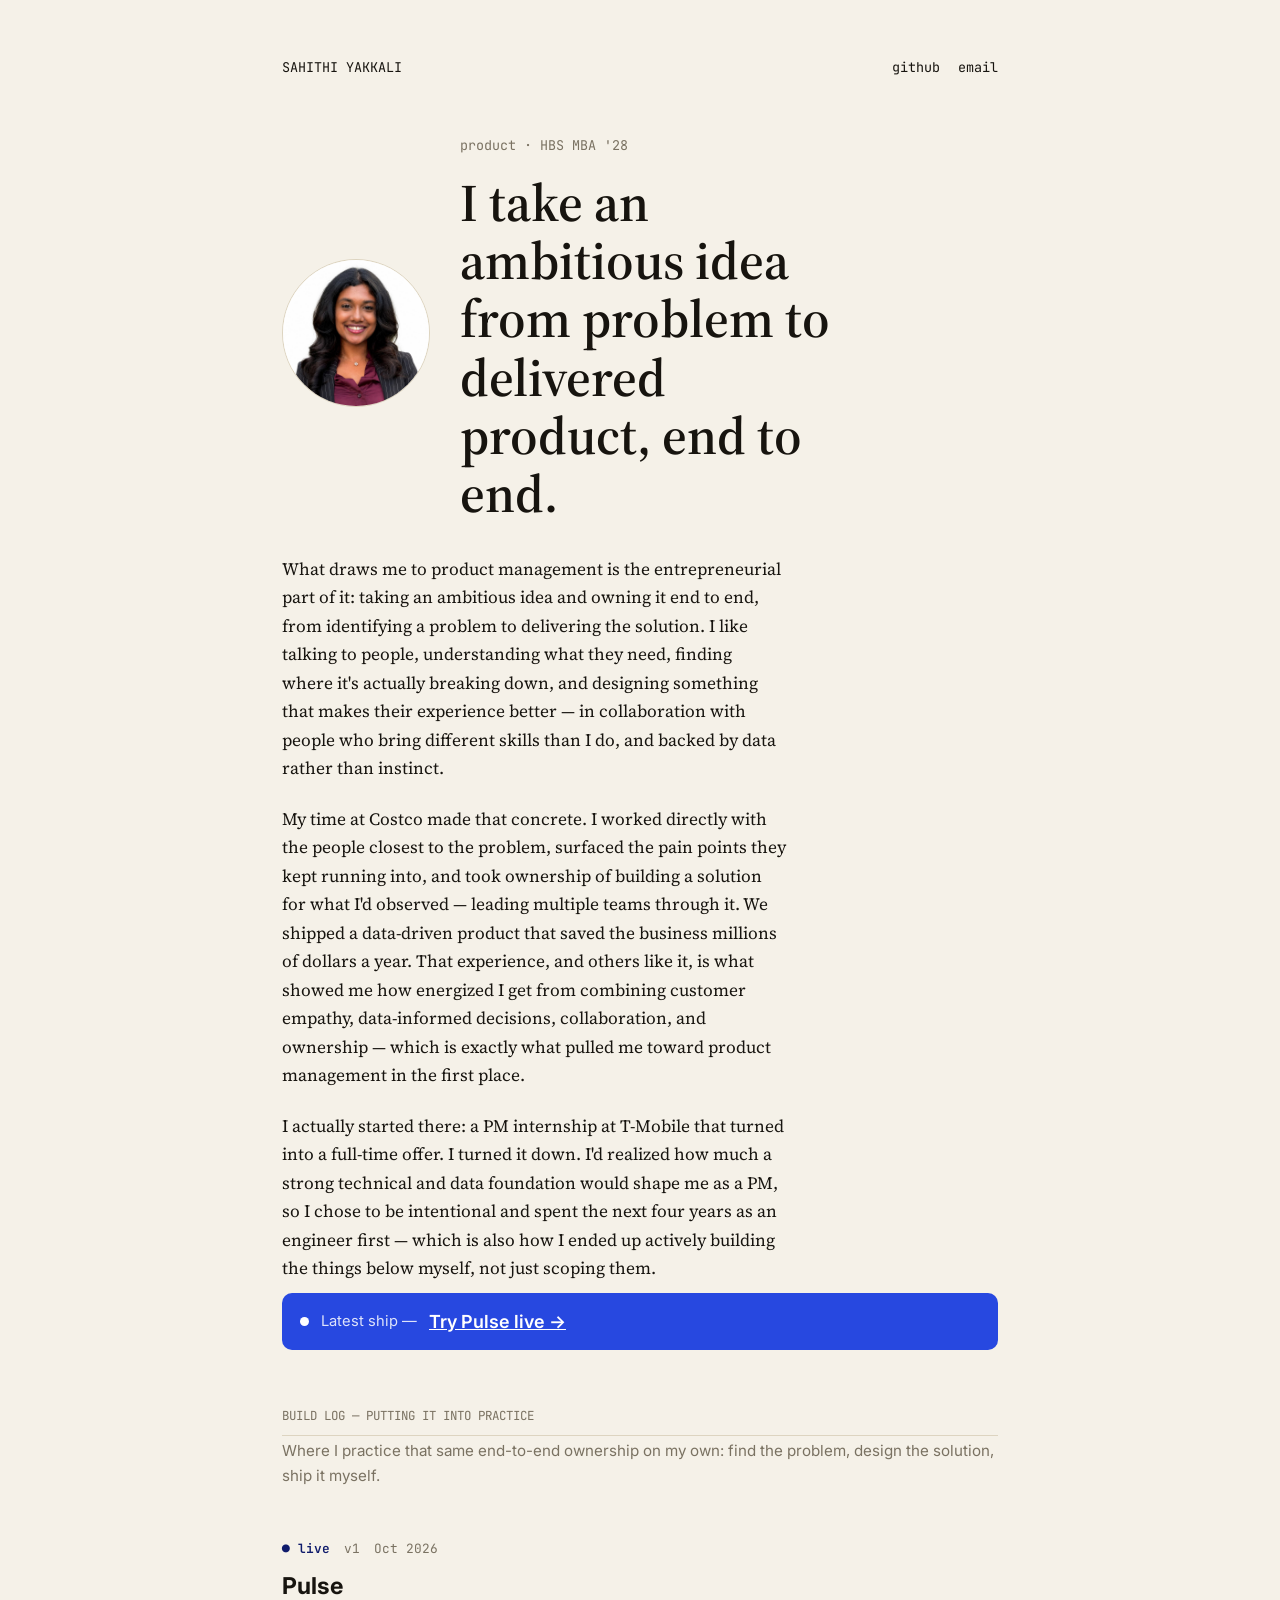
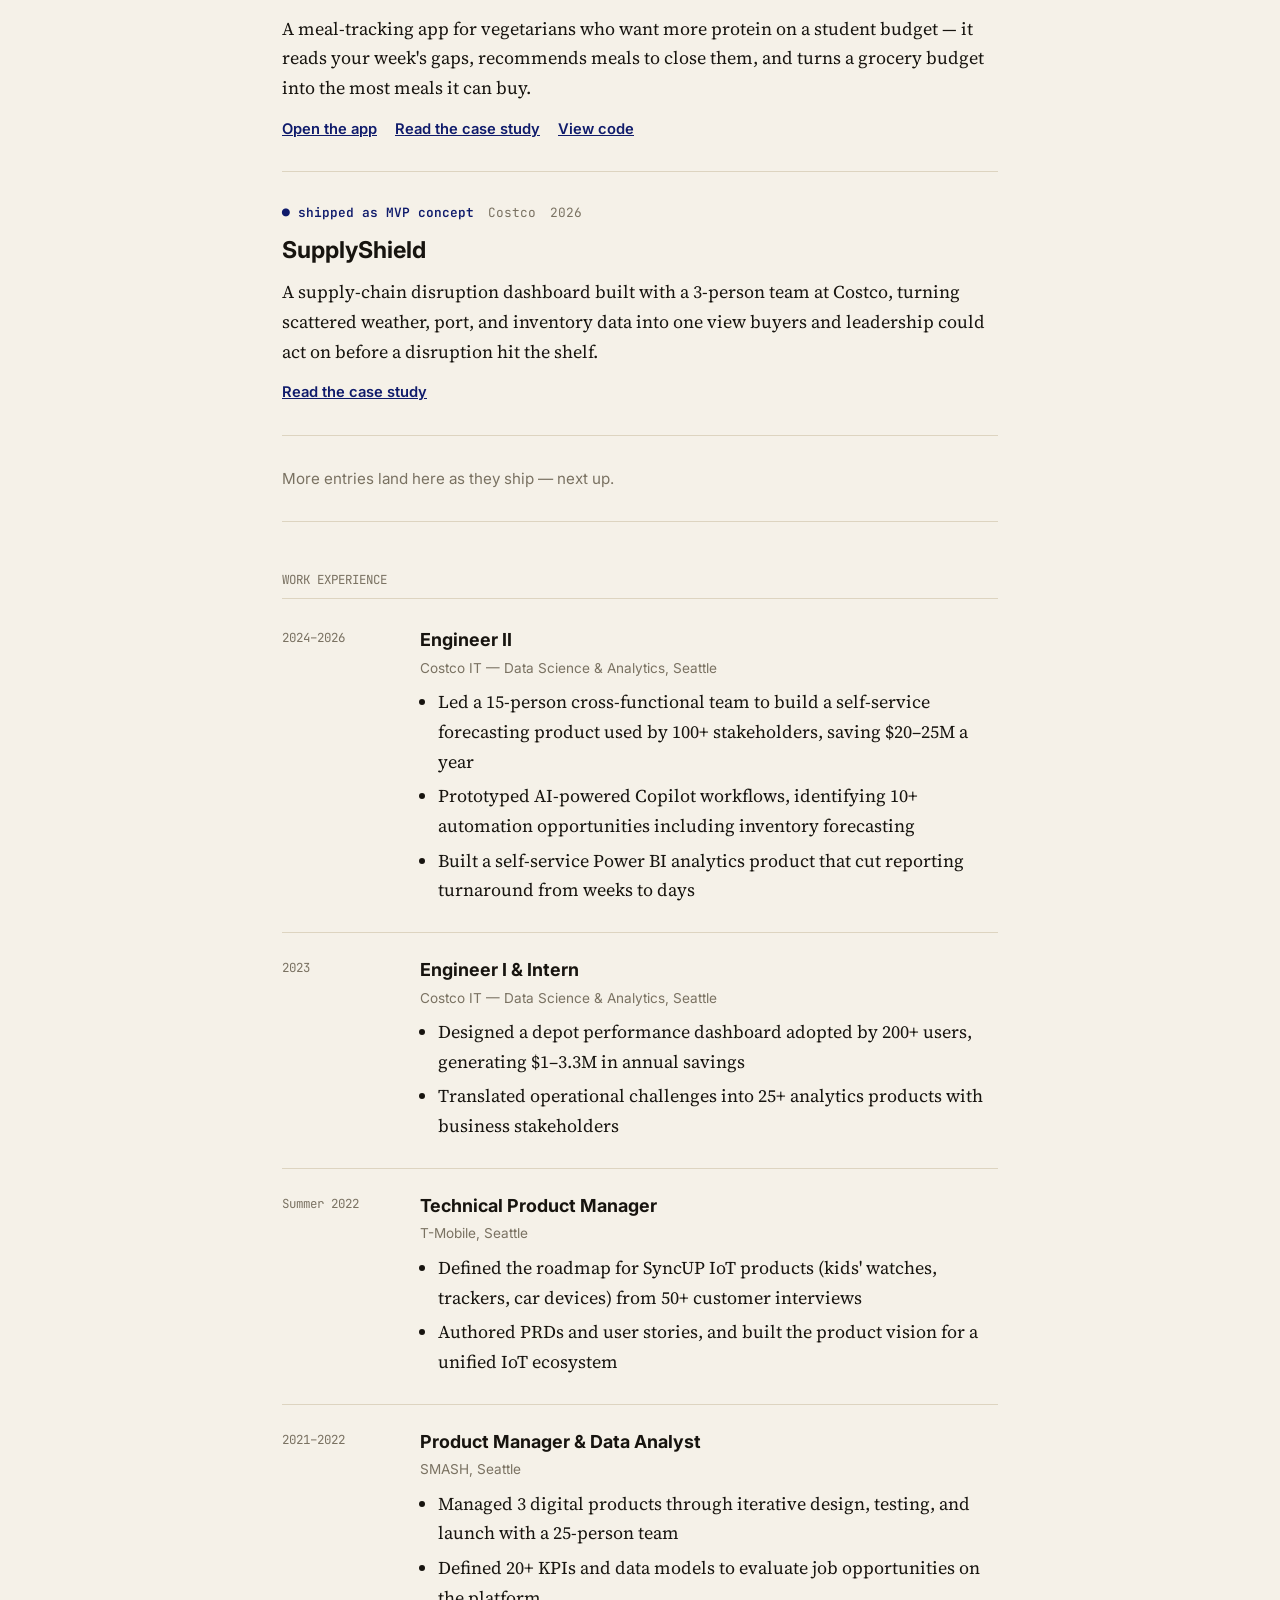
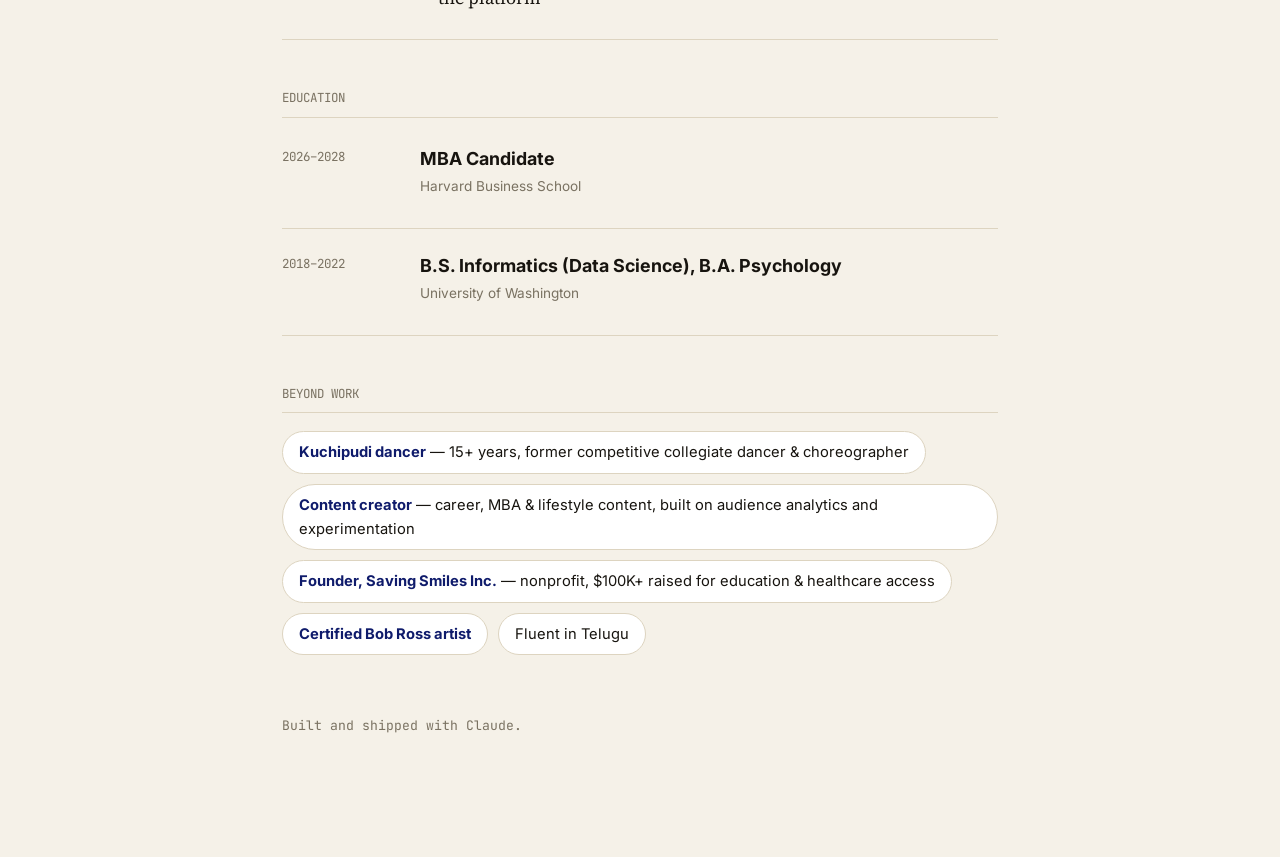
==== index.html @ ce2cbe15 "Add files via upload" ====
<!DOCTYPE html><html lang="en"><head><meta charset="utf-8">
<meta name="viewport" content="width=device-width, initial-scale=1">
<title>Sahithi Yakkali — Product</title>
<link rel="preconnect" href="https://fonts.googleapis.com"><link rel="preconnect" href="https://fonts.gstatic.com" crossorigin>
<link href="https://fonts.googleapis.com/css2?family=Source+Serif+4:wght@400;600&family=Inter:wght@400;600;700&family=JetBrains+Mono:wght@400;500&display=swap" rel="stylesheet">
<link rel="stylesheet" href="styles.css">
</head><body><div class="wrap">

<nav class="top"><span>SAHITHI YAKKALI</span><span><a href="https://github.com/sahithiyakkali" target="_blank">github</a><a href="mailto:syakkali@mba2028.hbs.edu">email</a></span></nav>

<div class="hero">
<img src="images/profile.jpg" alt="Sahithi Yakkali">
<div class="htext">
<p class="role">product · HBS MBA '28</p>
<h1>I take an ambitious idea from problem to delivered product, end to end.</h1>
</div>
</div>
<p class="bio">What draws me to product management is the entrepreneurial part of it: taking an ambitious idea and owning it end to end, from identifying a problem to delivering the solution. I like talking to people, understanding what they need, finding where it's actually breaking down, and designing something that makes their experience better — in collaboration with people who bring different skills than I do, and backed by data rather than instinct.</p>
<p class="bio">My time at Costco made that concrete. I worked directly with the people closest to the problem, surfaced the pain points they kept running into, and took ownership of building a solution for what I'd observed — leading multiple teams through it. We shipped a data-driven product that saved the business millions of dollars a year. That experience, and others like it, is what showed me how energized I get from combining customer empathy, data-informed decisions, collaboration, and ownership — which is exactly what pulled me toward product management in the first place.</p>
<p class="bio">I actually started there: a PM internship at T-Mobile that turned into a full-time offer. I turned it down. I'd realized how much a strong technical and data foundation would shape me as a PM, so I chose to be intentional and spent the next four years as an engineer first — which is also how I ended up actively building the things below myself, not just scoping them.</p>

<div class="livebar"><span class="dot"></span><span class="d">Latest ship —</span> <a href="https://sahithiyakkali.github.io/Pulse/" target="_blank">Try Pulse live →</a></div>

<p class="loglabel">BUILD LOG — PUTTING IT INTO PRACTICE</p>
<p style="font-family:var(--sans);color:var(--mute);font-size:.95rem;margin:-2px 0 20px">Where I practice that same end-to-end ownership on my own: find the problem, design the solution, ship it myself.</p>

<div class="entry">
  <div class="meta"><span class="status">● live</span><span>v1</span><span>Oct 2026</span></div>
  <h3>Pulse</h3>
  <p>A meal-tracking app for vegetarians who want more protein on a student budget — it reads your week's gaps, recommends meals to close them, and turns a grocery budget into the most meals it can buy.</p>
  <div class="linkrow"><a href="https://sahithiyakkali.github.io/Pulse/" target="_blank">Open the app</a><a href="projects/pulse.html">Read the case study</a><a href="https://github.com/sahithiyakkali/Pulse" target="_blank">View code</a></div>
</div>

<div class="entry">
  <div class="meta"><span class="status">● shipped as MVP concept</span><span>Costco</span><span>2026</span></div>
  <h3>SupplyShield</h3>
  <p>A supply-chain disruption dashboard built with a 3-person team at Costco, turning scattered weather, port, and inventory data into one view buyers and leadership could act on before a disruption hit the shelf.</p>
  <div class="linkrow"><a href="projects/supplyshield.html">Read the case study</a></div>
</div>

<div class="stub">More entries land here as they ship — next up.</div>

<p class="loglabel">WORK EXPERIENCE</p>

<div class="job">
  <div class="when">2024–2026</div>
  <div><h3>Engineer II</h3><div class="org">Costco IT — Data Science &amp; Analytics, Seattle</div>
  <ul>
    <li>Led a 15-person cross-functional team to build a self-service forecasting product used by 100+ stakeholders, saving $20–25M a year</li>
    <li>Prototyped AI-powered Copilot workflows, identifying 10+ automation opportunities including inventory forecasting</li>
    <li>Built a self-service Power BI analytics product that cut reporting turnaround from weeks to days</li>
  </ul></div>
</div>

<div class="job">
  <div class="when">2023</div>
  <div><h3>Engineer I &amp; Intern</h3><div class="org">Costco IT — Data Science &amp; Analytics, Seattle</div>
  <ul>
    <li>Designed a depot performance dashboard adopted by 200+ users, generating $1–3.3M in annual savings</li>
    <li>Translated operational challenges into 25+ analytics products with business stakeholders</li>
  </ul></div>
</div>

<div class="job">
  <div class="when">Summer 2022</div>
  <div><h3>Technical Product Manager</h3><div class="org">T-Mobile, Seattle</div>
  <ul>
    <li>Defined the roadmap for SyncUP IoT products (kids' watches, trackers, car devices) from 50+ customer interviews</li>
    <li>Authored PRDs and user stories, and built the product vision for a unified IoT ecosystem</li>
  </ul></div>
</div>

<div class="job">
  <div class="when">2021–2022</div>
  <div><h3>Product Manager &amp; Data Analyst</h3><div class="org">SMASH, Seattle</div>
  <ul>
    <li>Managed 3 digital products through iterative design, testing, and launch with a 25-person team</li>
    <li>Defined 20+ KPIs and data models to evaluate job opportunities on the platform</li>
  </ul></div>
</div>

<p class="loglabel">EDUCATION</p>
<div class="job">
  <div class="when">2026–2028</div>
  <div><h3>MBA Candidate</h3><div class="org">Harvard Business School</div></div>
</div>
<div class="job">
  <div class="when">2018–2022</div>
  <div><h3>B.S. Informatics (Data Science), B.A. Psychology</h3><div class="org">University of Washington</div></div>
</div>

<p class="loglabel">BEYOND WORK</p>
<div class="hobbies">
<span class="hob"><b>Kuchipudi dancer</b> — 15+ years, former competitive collegiate dancer &amp; choreographer</span>
<span class="hob"><b>Content creator</b> — career, MBA &amp; lifestyle content, built on audience analytics and experimentation</span>
<span class="hob"><b>Founder, Saving Smiles Inc.</b> — nonprofit, $100K+ raised for education &amp; healthcare access</span>
<span class="hob"><b>Certified Bob Ross artist</b></span>
<span class="hob">Fluent in Telugu</span>
</div>

<footer>Built and shipped with Claude.</footer>
</div></body></html>
---- styles.css ----
:root{
  --paper:#F5F1E8; --ink:#17140F; --mute:#7A7262; --line:#DDD4C0;
  --cobalt:#2748E0; --cobalt-ink:#0F1B6B; --card:#FFFFFF;
  --mono:'JetBrains Mono',monospace; --serif:'Source Serif 4',Georgia,serif; --sans:'Inter',system-ui,sans-serif;
}
*{box-sizing:border-box}
body{margin:0;background:var(--paper);color:var(--ink);font:400 18px/1.65 var(--serif)}
a{color:var(--cobalt-ink)}
.wrap{max-width:760px;margin:0 auto;padding:56px 22px 120px}
nav.top{display:flex;justify-content:space-between;align-items:baseline;font-family:var(--mono);font-size:.84rem;margin-bottom:56px}
nav.top a{color:var(--ink);text-decoration:none;margin-left:18px}
nav.top a:hover{color:var(--cobalt)}
.role{font-family:var(--mono);font-size:.84rem;color:var(--mute);margin:0 0 18px}
h1{font-size:clamp(2.3rem,6vw,3.3rem);line-height:1.1;margin:0 0 22px;font-weight:600;max-width:15ch}
.lede{font-size:1.2rem;color:var(--mute);max-width:46ch;margin:0 0 30px}
.livebar{display:flex;align-items:center;gap:12px;background:var(--cobalt);color:#fff;border-radius:10px;padding:14px 18px;margin-bottom:56px;font-family:var(--sans)}
.livebar .dot{width:9px;height:9px;border-radius:50%;background:#fff;flex:none;animation:pulse 2s infinite}
@keyframes pulse{0%,100%{opacity:1}50%{opacity:.35}}
@media(prefers-reduced-motion:reduce){.livebar .dot{animation:none}}
.livebar a{color:#fff;font-weight:600;text-decoration:underline}
.livebar span.d{opacity:.85;font-size:.92rem}
.loglabel{font-family:var(--mono);font-size:.78rem;color:var(--mute);border-bottom:1px solid var(--line);padding-bottom:8px;margin:48px 0 4px}
.loglabel:first-child{margin-top:0}
.entry{border-bottom:1px solid var(--line);padding:30px 0}
.entry:last-child{border-bottom:0}
.entry .meta{font-family:var(--mono);font-size:.8rem;color:var(--mute);display:flex;gap:14px;flex-wrap:wrap;margin-bottom:8px}
.entry .status{color:var(--cobalt-ink);font-weight:600}
.entry h3{font-family:var(--sans);font-size:1.45rem;font-weight:700;margin:0 0 8px}
.entry p{margin:0 0 14px;color:var(--ink)}
.linkrow{font-family:var(--sans);font-size:.92rem;display:flex;gap:18px;flex-wrap:wrap}
.linkrow a{font-weight:600}
.stub{border-bottom:1px solid var(--line);padding:30px 0;color:var(--mute);font-family:var(--sans);font-size:.95rem}
footer{font-family:var(--mono);font-size:.82rem;color:var(--mute);margin-top:60px}

/* hero */
.hero{display:flex;gap:30px;align-items:center;margin-bottom:8px}
.hero img{width:148px;height:148px;border-radius:50%;object-fit:cover;flex:none;border:1px solid var(--line)}
.hero .htext{flex:1;min-width:0}
.hero h1{margin-bottom:10px}
.bio{font-size:1.08rem;color:var(--ink);max-width:56ch;margin:22px 0 10px}

/* work experience, as a reverse-chrono rail */
.job{display:grid;grid-template-columns:120px 1fr;gap:18px;padding:22px 0;border-bottom:1px solid var(--line)}
.job:last-child{border-bottom:0}
.job .when{font-family:var(--mono);font-size:.78rem;color:var(--mute);padding-top:3px}
.job h3{font-family:var(--sans);font-size:1.12rem;font-weight:700;margin:0 0 2px}
.job .org{font-family:var(--sans);font-size:.85rem;color:var(--mute);margin-bottom:8px}
.job ul{margin:0;padding-left:18px}
.job li{margin-bottom:5px}
@media(max-width:560px){.job{grid-template-columns:1fr}.job .when{padding-top:0}}

/* hobbies */
.hobbies{display:flex;flex-wrap:wrap;gap:10px;margin:18px 0 0}
.hob{font-family:var(--sans);font-size:.92rem;border:1px solid var(--line);background:var(--card);border-radius:99px;padding:8px 16px}
.hob b{color:var(--cobalt-ink)}

/* device mockups */
.shots{display:flex;gap:18px;flex-wrap:wrap;align-items:flex-end;margin:26px 0 6px}
.phone{width:200px;background:var(--ink);border-radius:26px;padding:8px;flex:none}
.phone .scr{background:var(--paper);border-radius:19px;overflow:hidden;aspect-ratio:9/18}
.browser{flex:1;min-width:280px;background:var(--ink);border-radius:10px;padding:0 0 8px;overflow:hidden}
.browser .bar{display:flex;gap:5px;padding:8px 10px}
.browser .bar i{width:8px;height:8px;border-radius:50%;background:#55503f}
.browser .scr{background:var(--paper)}
.capcap{font-family:var(--mono);font-size:.76rem;color:var(--mute);text-align:center;margin-top:8px}

/* mini pulse ui */
.mp{font-family:var(--sans);padding:14px 12px;height:100%}
.mp h4{font-size:.68rem;text-transform:none;font-weight:700;margin:0 0 10px;color:#14332C}
.mpbar{height:7px;border-radius:4px;background:#E3DCCB;margin-bottom:5px;overflow:hidden}
.mpbar i{display:block;height:100%;border-radius:4px}
.mprow{display:flex;justify-content:space-between;font-size:.58rem;color:#566D63;margin-bottom:10px}
.mpcard{background:#fff;border:1px solid #E3DCCB;border-radius:8px;padding:8px;margin-top:10px;font-size:.62rem;color:#14332C}
.mpcard b{display:block;font-size:.68rem;margin-bottom:3px}
.mptab{display:flex;gap:8px;font-size:.55rem;color:#9a917c;border-bottom:1px solid #E3DCCB;padding-bottom:7px;margin-bottom:10px}
.mptab b{color:#14332C;border-bottom:2px solid #E59A0B;padding-bottom:7px;margin-bottom:-8px}
.mpgrid{display:grid;grid-template-columns:1fr 1fr;gap:6px;font-size:.6rem;color:#566D63}
.mpgrid div{background:#fff;border:1px solid #E3DCCB;border-radius:6px;padding:6px}

/* real screenshots, framed */
.frame{border:1px solid var(--line);border-radius:10px;overflow:hidden;margin:18px 0 6px;background:#fff}
.frame img{width:100%;display:block}
.frame2{display:grid;grid-template-columns:1fr 1fr;gap:16px;margin:18px 0 6px}
@media(max-width:620px){.frame2{grid-template-columns:1fr}}

/* role tag used in hero + job list */
.role-tag{display:inline-block;font-family:var(--mono);font-size:.74rem;background:var(--cobalt);color:#fff;border-radius:5px;padding:2px 8px;margin-right:6px}

/* sketch accents + deep-dive deck */
.sketchrow{display:flex;gap:22px;align-items:center;margin:18px 0 28px}
.sketchrow img{width:170px;border-radius:10px;flex:none}
.sketchrow p{margin:0;color:var(--ink)}
.sketchrow.rev{flex-direction:row-reverse}
@media(max-width:560px){.sketchrow{flex-direction:column}.sketchrow.rev{flex-direction:column}.sketchrow img{width:100%;max-width:260px}}
details.deepdive{margin-top:40px;border-top:1px solid var(--line);padding-top:24px}
details.deepdive summary{font-family:var(--sans);font-weight:700;cursor:pointer;font-size:1.05rem;list-style:none}
details.deepdive summary::-webkit-details-marker{display:none}
details.deepdive summary::before{content:"+ ";color:var(--cobalt-ink)}
details.deepdive[open] summary::before{content:"– "}
details.deepdive p.sub{font-family:var(--sans);color:var(--mute);font-size:.92rem;margin:8px 0 20px}
.deckgrid{display:grid;grid-template-columns:1fr;gap:14px}
.deckgrid .frame{margin:0}
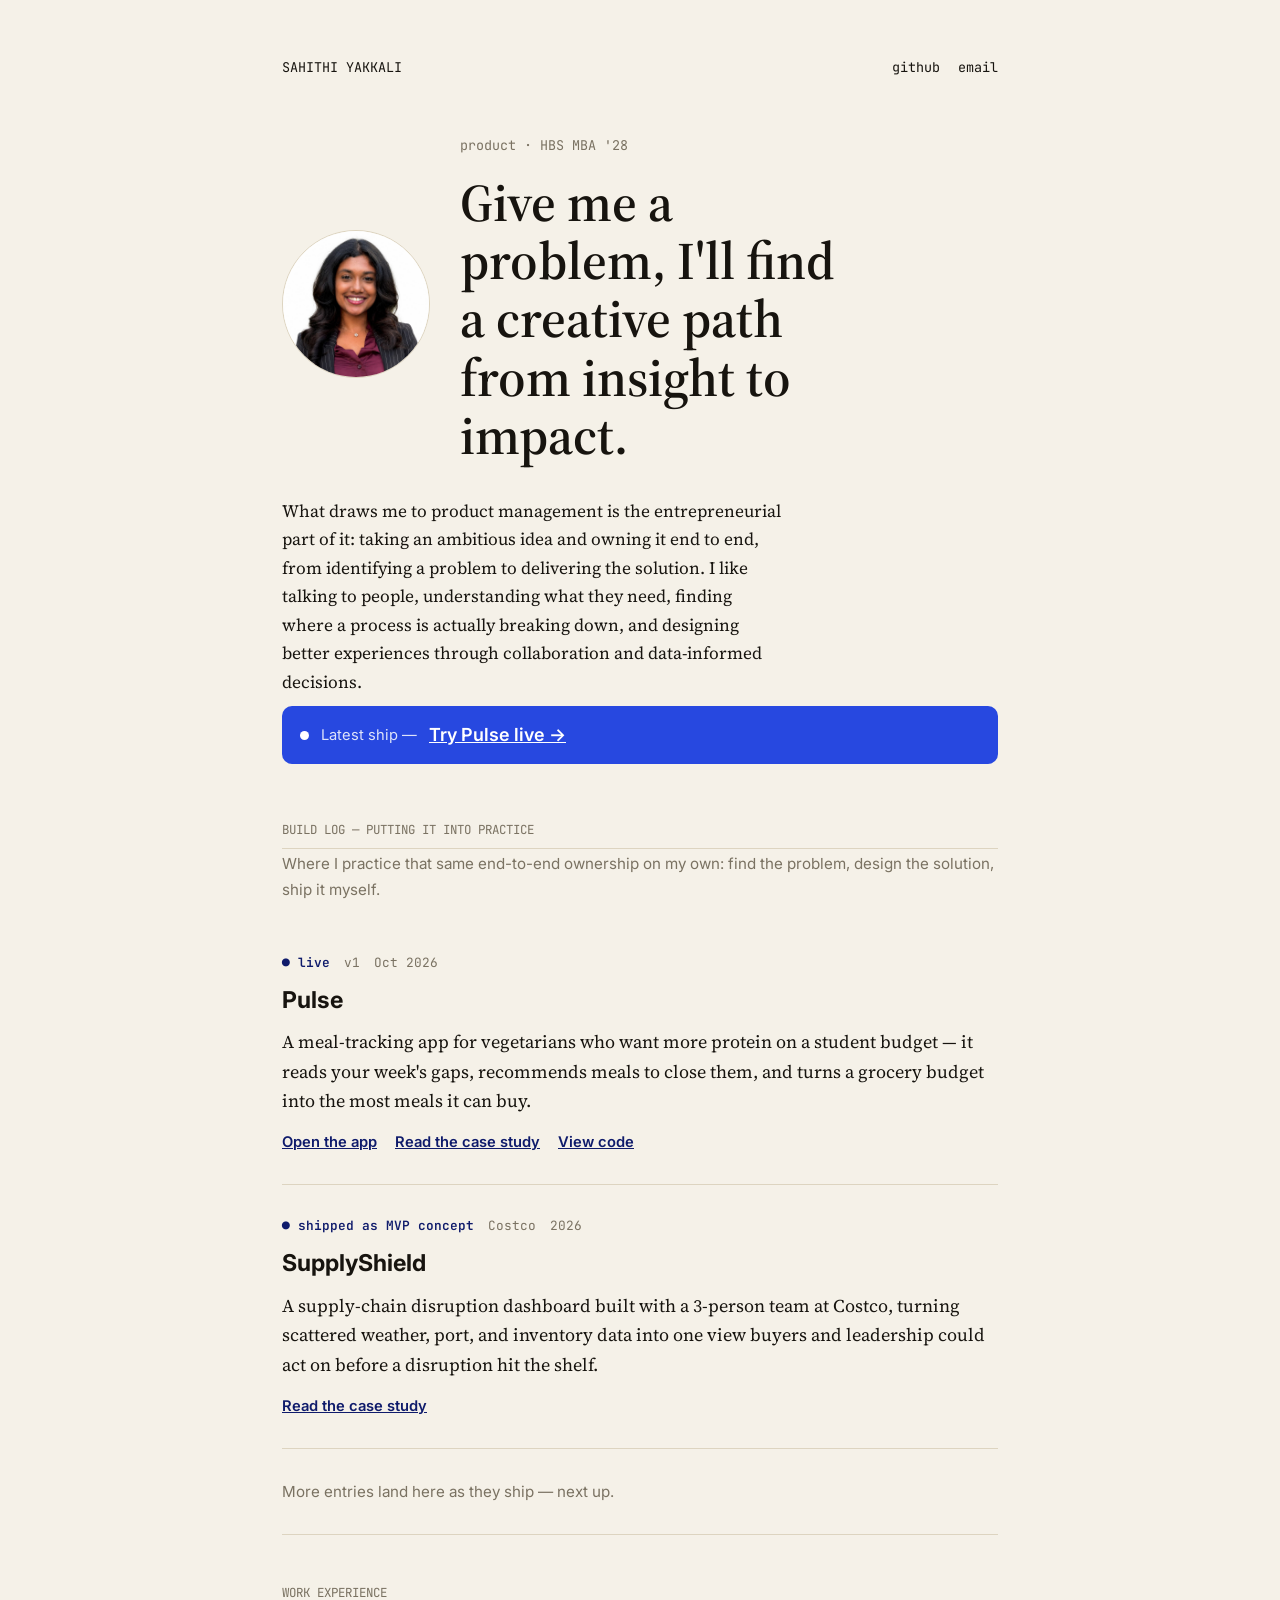
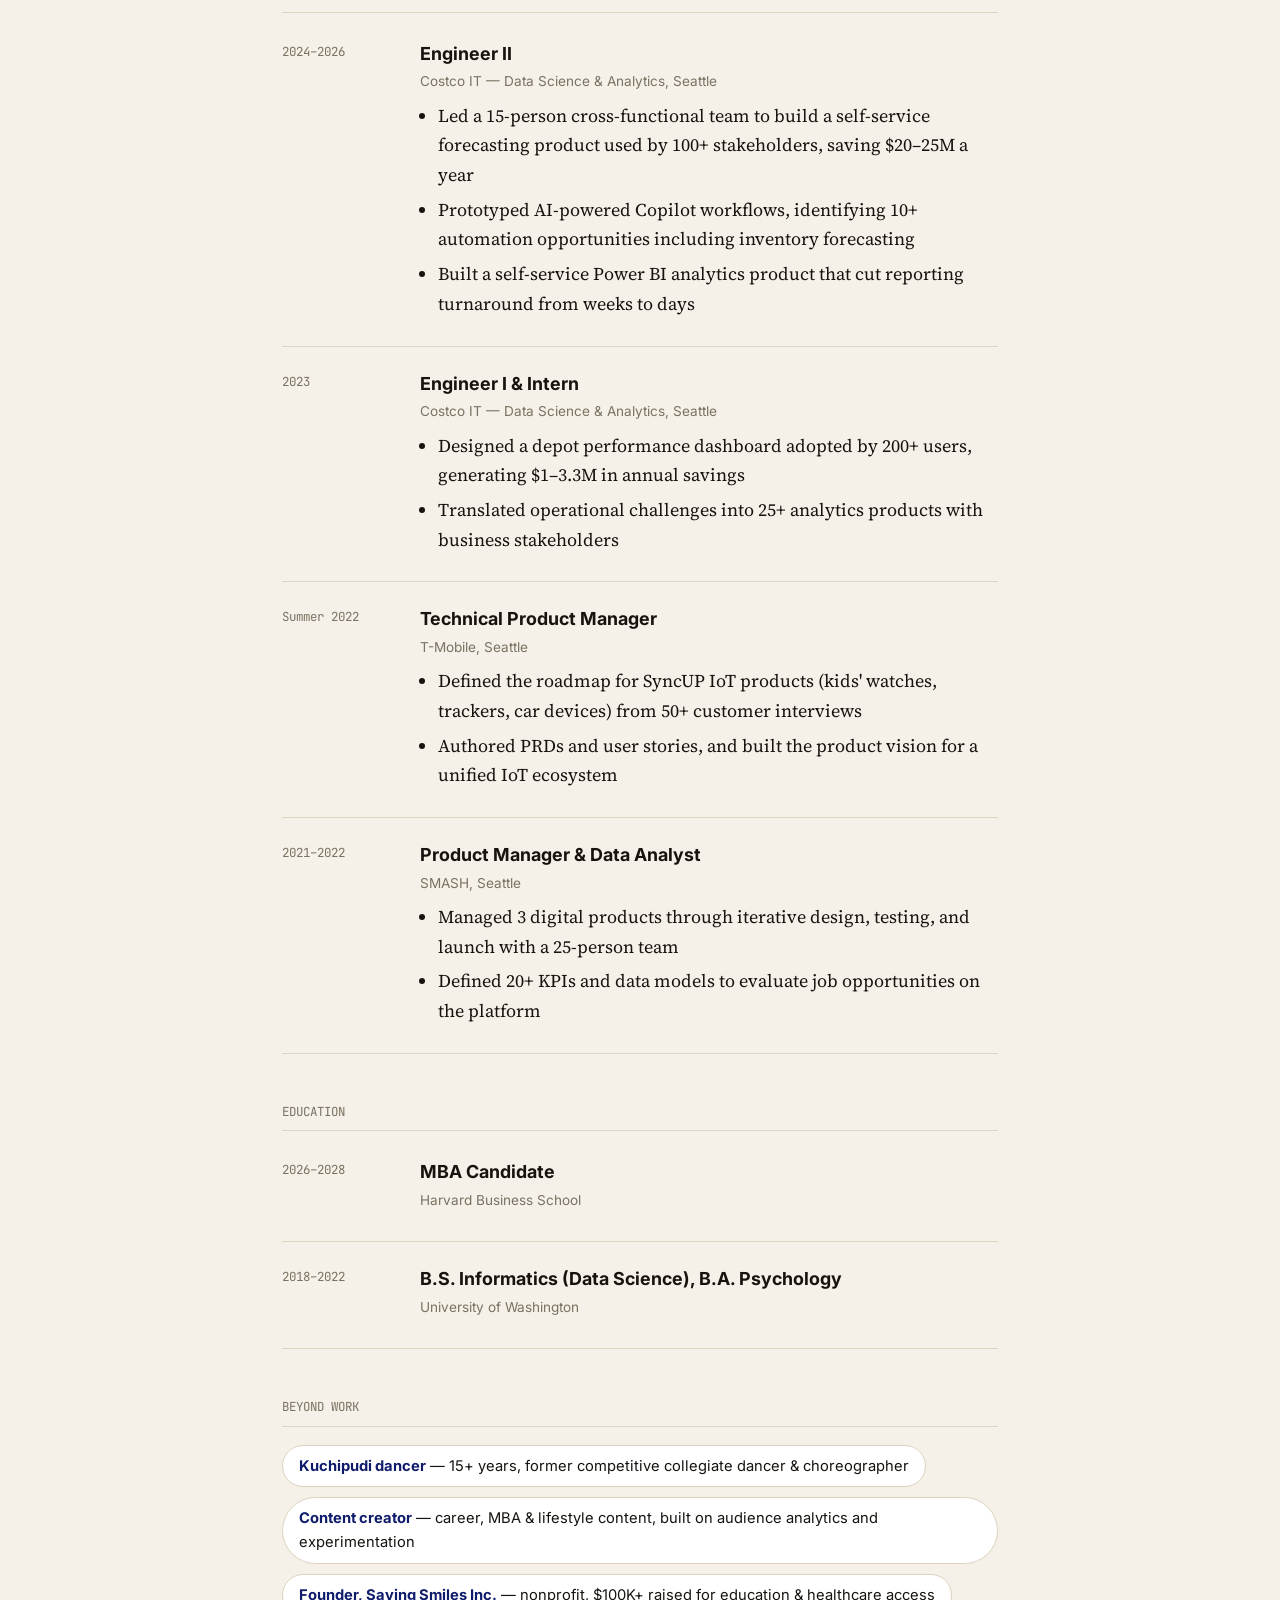
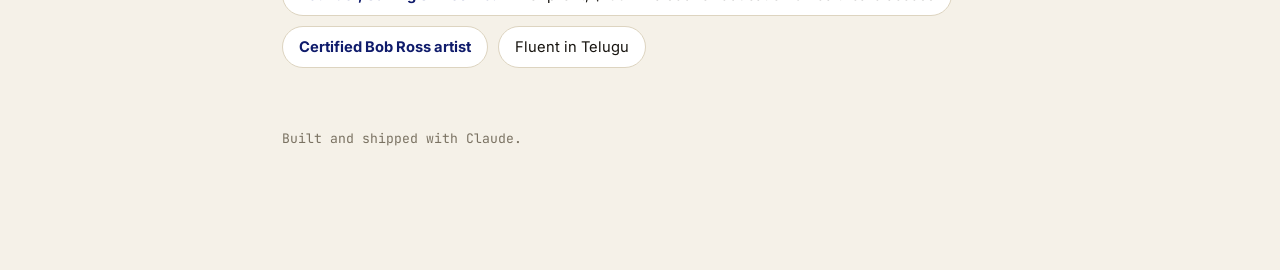
==== commit cc91fa7e: "Update index.html" ====
--- a/index.html
+++ b/index.html
@@ -12,12 +12,10 @@
 <img src="images/profile.jpg" alt="Sahithi Yakkali">
 <div class="htext">
 <p class="role">product · HBS MBA '28</p>
-<h1>I take an ambitious idea from problem to delivered product, end to end.</h1>
+<h1>Give me a problem, I'll find a creative path from insight to impact.</h1>
 </div>
 </div>
-<p class="bio">What draws me to product management is the entrepreneurial part of it: taking an ambitious idea and owning it end to end, from identifying a problem to delivering the solution. I like talking to people, understanding what they need, finding where it's actually breaking down, and designing something that makes their experience better — in collaboration with people who bring different skills than I do, and backed by data rather than instinct.</p>
-<p class="bio">My time at Costco made that concrete. I worked directly with the people closest to the problem, surfaced the pain points they kept running into, and took ownership of building a solution for what I'd observed — leading multiple teams through it. We shipped a data-driven product that saved the business millions of dollars a year. That experience, and others like it, is what showed me how energized I get from combining customer empathy, data-informed decisions, collaboration, and ownership — which is exactly what pulled me toward product management in the first place.</p>
-<p class="bio">I actually started there: a PM internship at T-Mobile that turned into a full-time offer. I turned it down. I'd realized how much a strong technical and data foundation would shape me as a PM, so I chose to be intentional and spent the next four years as an engineer first — which is also how I ended up actively building the things below myself, not just scoping them.</p>
+<p class="bio">What draws me to product management is the entrepreneurial part of it: taking an ambitious idea and owning it end to end, from identifying a problem to delivering the solution. I like talking to people, understanding what they need, finding where a process is actually breaking down, and designing better experiences through collaboration and data-informed decisions.</p>
 
 <div class="livebar"><span class="dot"></span><span class="d">Latest ship —</span> <a href="https://sahithiyakkali.github.io/Pulse/" target="_blank">Try Pulse live →</a></div>
 
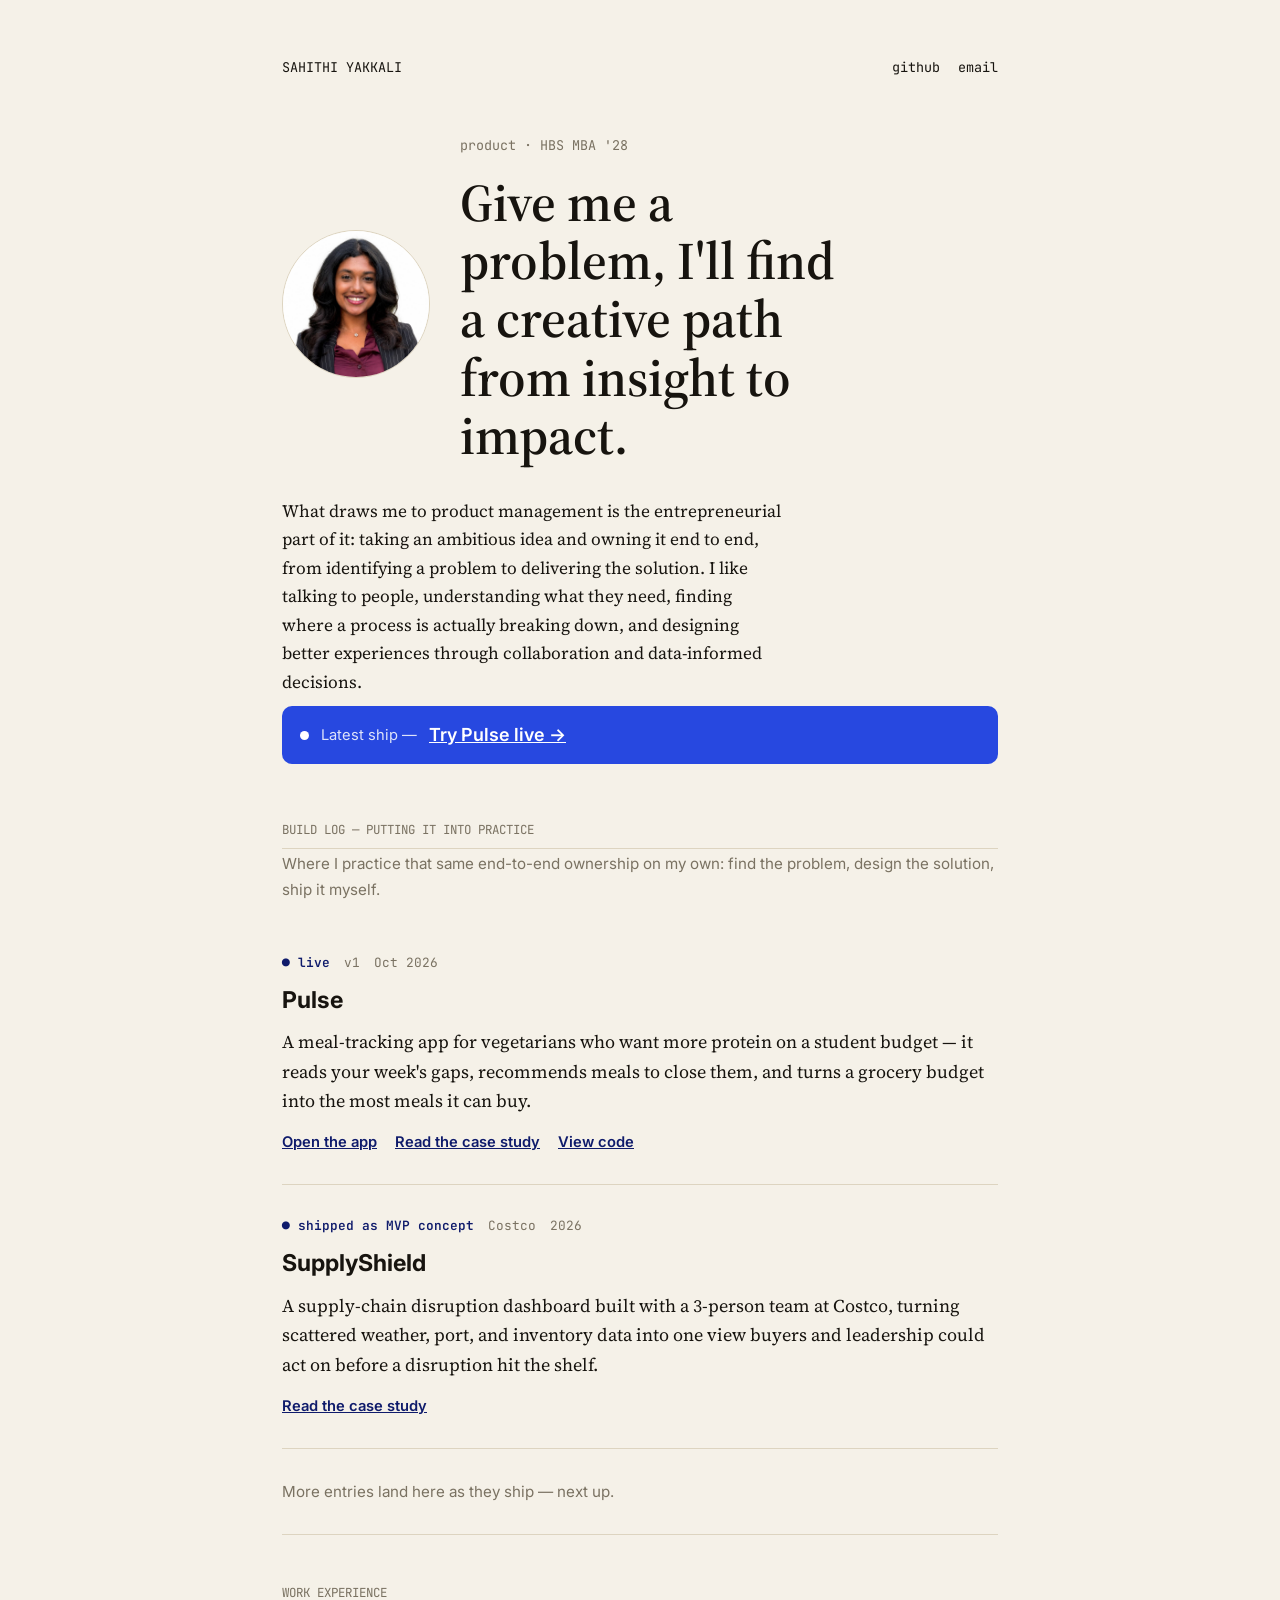
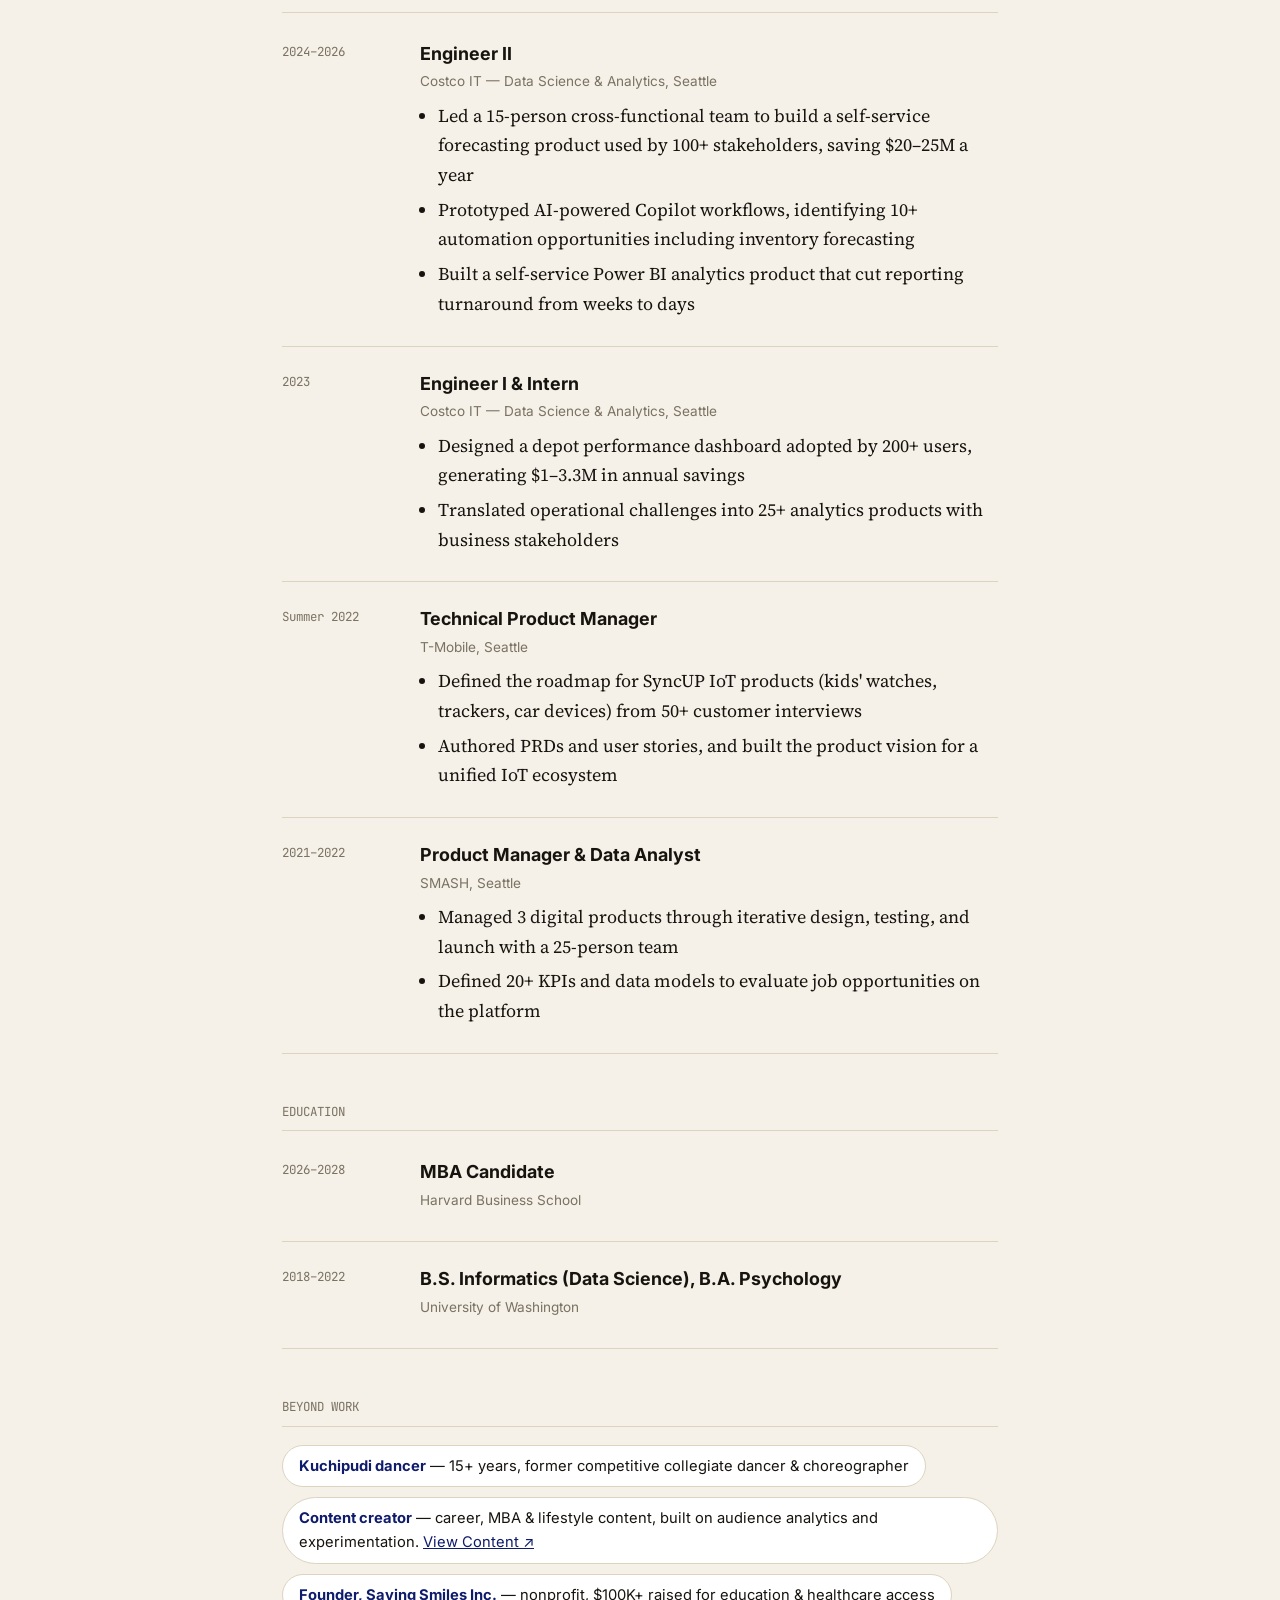
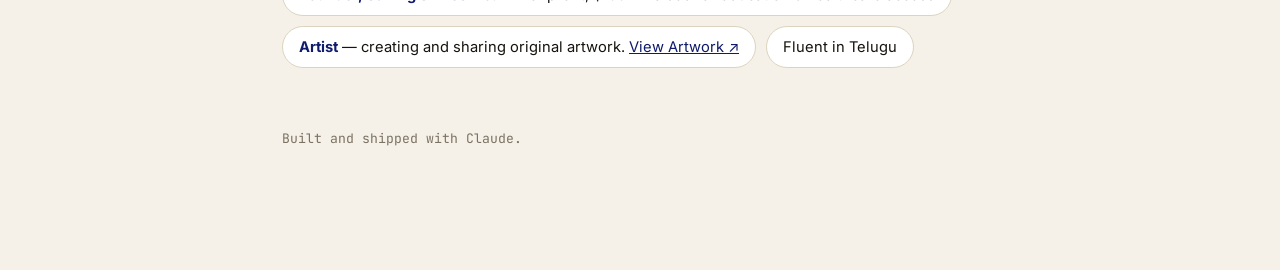
==== commit 63839b9a: "Enhance hobbies section with links and descriptions Updated content creator section with a link to I" ====
--- a/index.html
+++ b/index.html
@@ -90,10 +90,20 @@
 <p class="loglabel">BEYOND WORK</p>
 <div class="hobbies">
 <span class="hob"><b>Kuchipudi dancer</b> — 15+ years, former competitive collegiate dancer &amp; choreographer</span>
-<span class="hob"><b>Content creator</b> — career, MBA &amp; lifestyle content, built on audience analytics and experimentation</span>
+<span class="hob">
+  <b>Content creator</b> — career, MBA &amp; lifestyle content,
+  built on audience analytics and experimentation.
+  <a href="https://www.instagram.com/sahithiyakkali/"
+     target="_blank"
+     rel="noopener noreferrer">View Content ↗</a>
+</span>
 <span class="hob"><b>Founder, Saving Smiles Inc.</b> — nonprofit, $100K+ raised for education &amp; healthcare access</span>
-<span class="hob"><b>Certified Bob Ross artist</b></span>
-<span class="hob">Fluent in Telugu</span>
+<span class="hob">
+  <b>Artist</b> — creating and sharing original artwork.
+  <a href="https://www.instagram.com/sahithisart/"
+     target="_blank"
+     rel="noopener noreferrer">View Artwork ↗</a>
+</span><span class="hob">Fluent in Telugu</span>
 </div>
 
 <footer>Built and shipped with Claude.</footer>
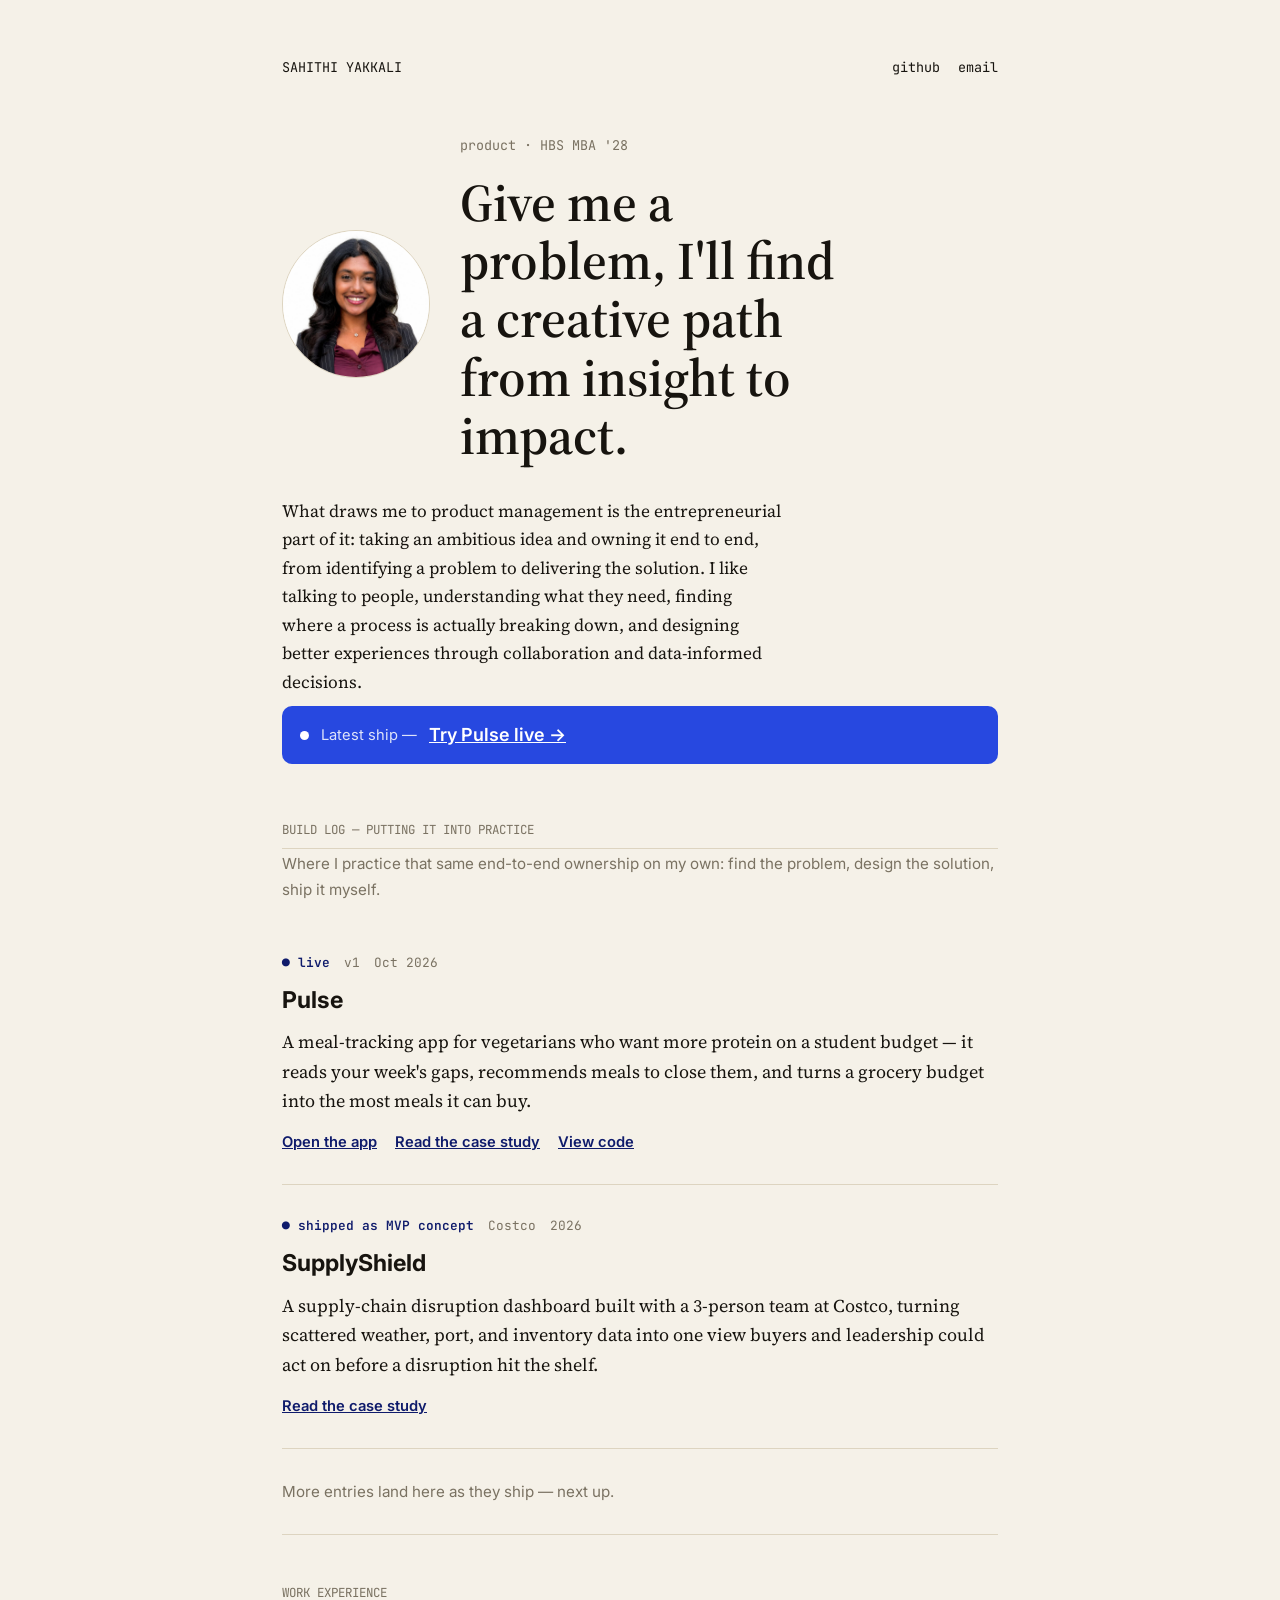
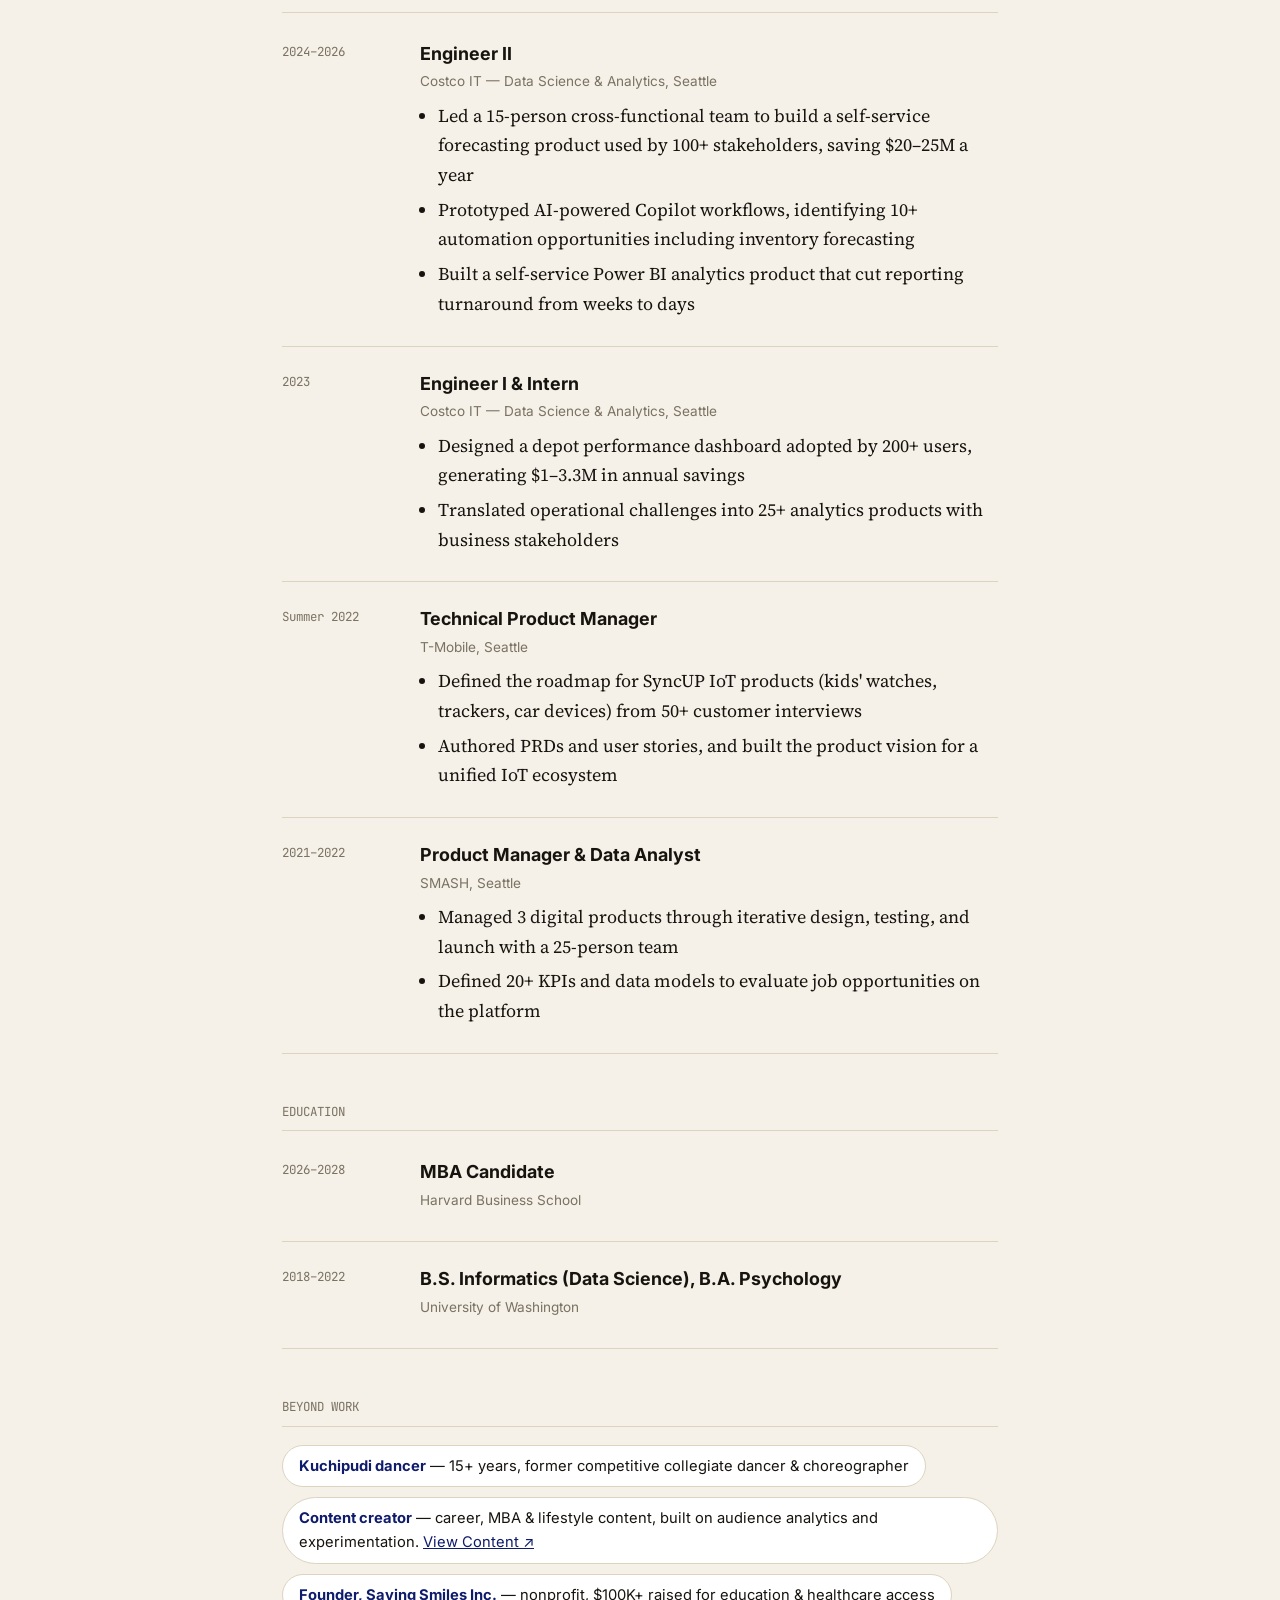
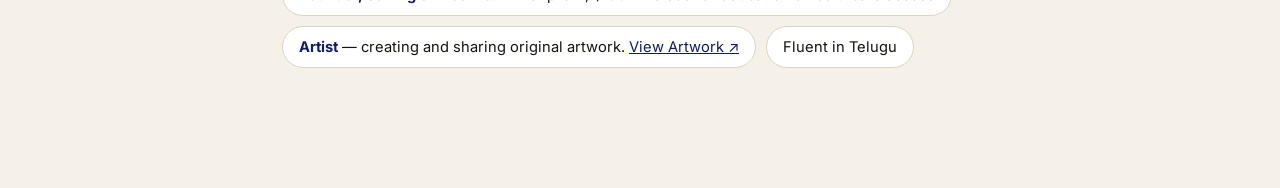
==== commit 0d09ddc3: "Remove footer from index.html" ====
--- a/index.html
+++ b/index.html
@@ -106,5 +106,4 @@
 </span><span class="hob">Fluent in Telugu</span>
 </div>
 
-<footer>Built and shipped with Claude.</footer>
 </div></body></html>
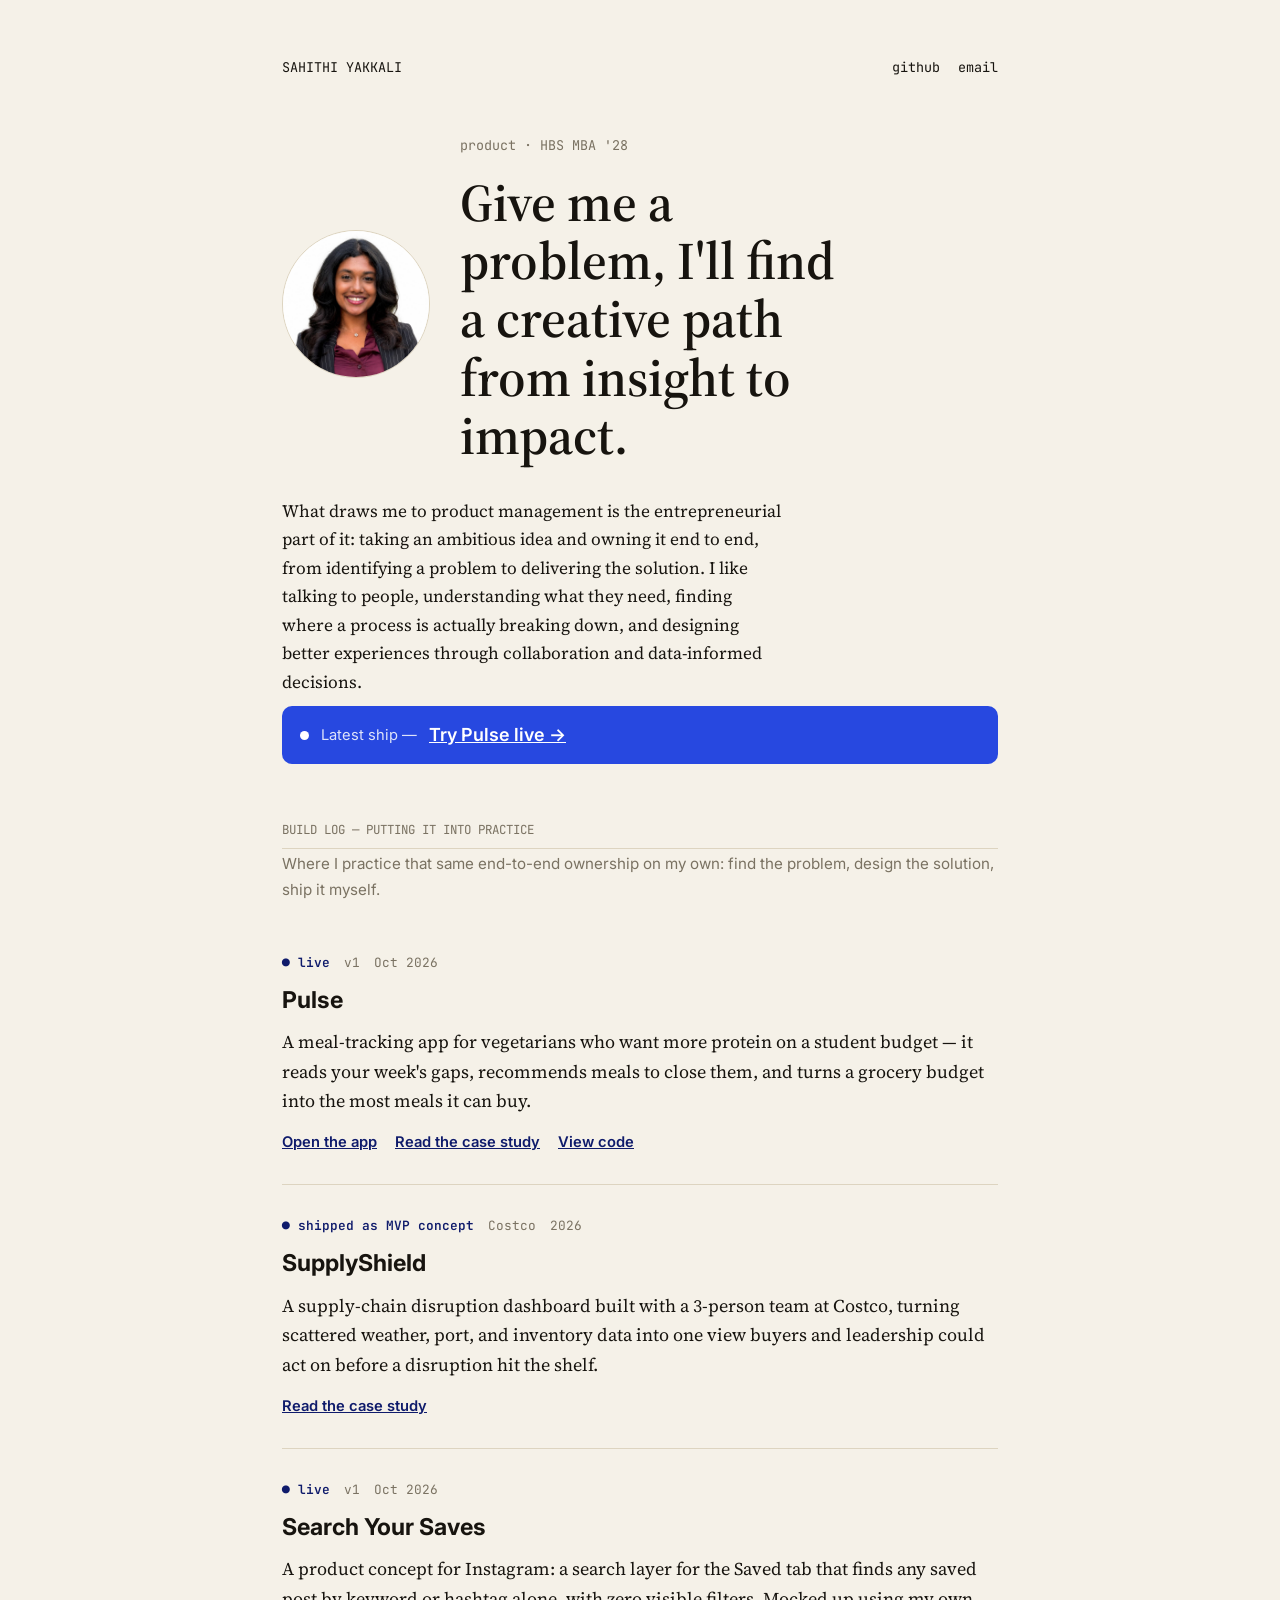
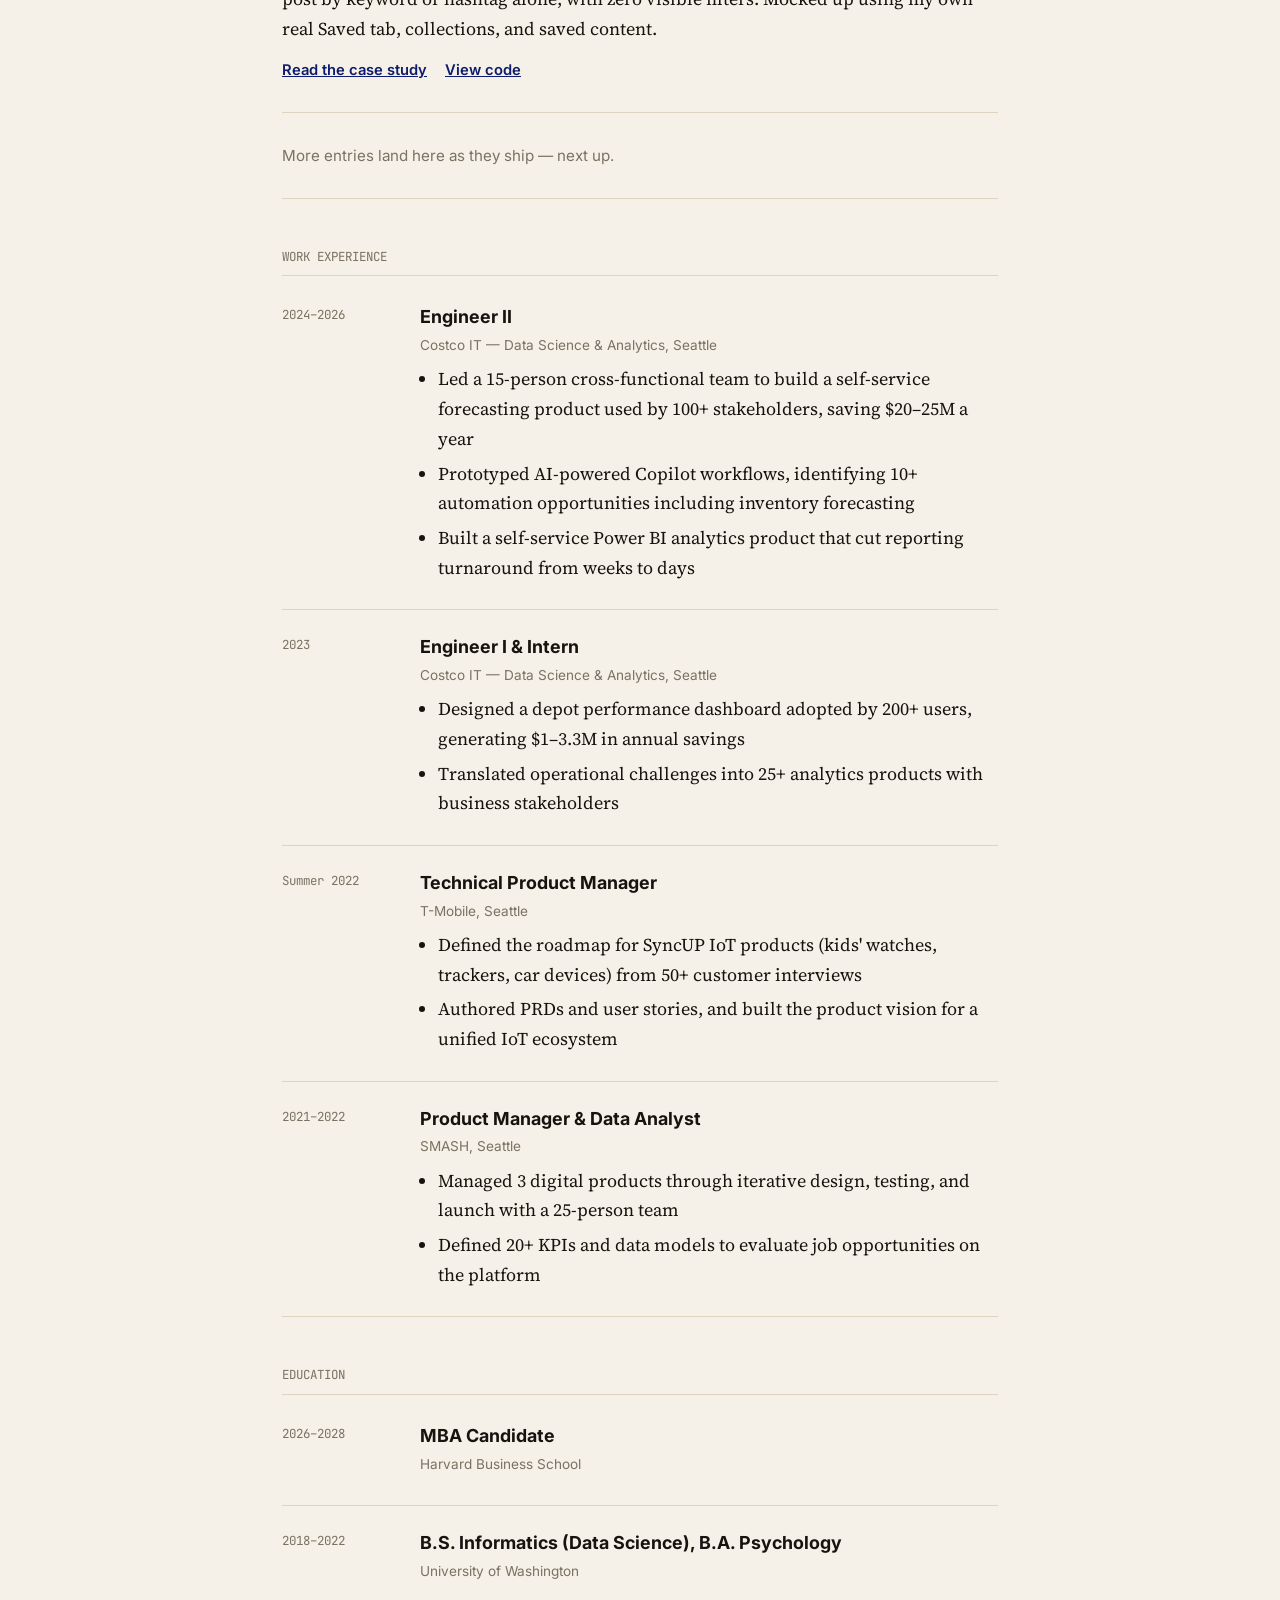
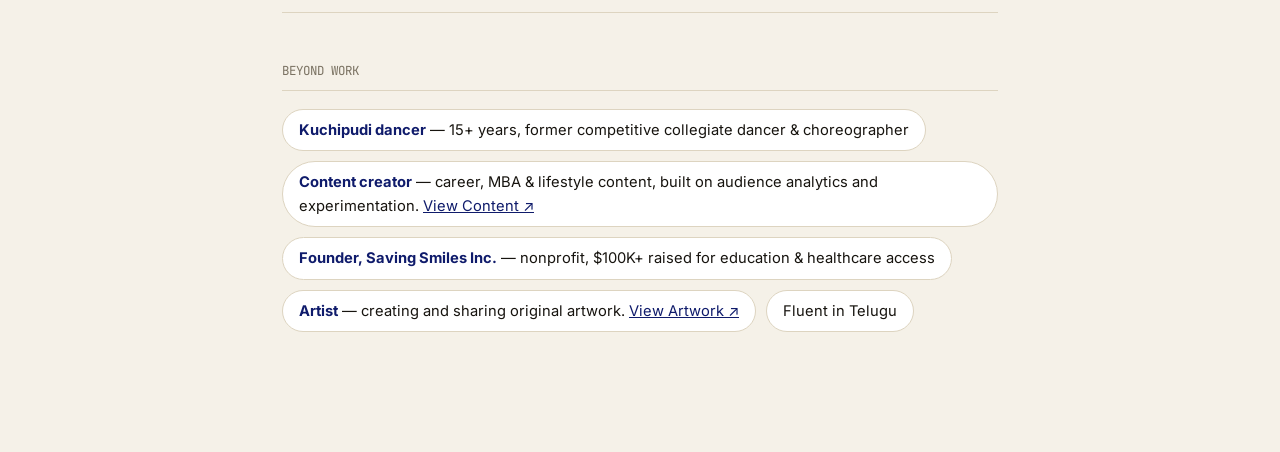
==== commit 989ed225: "Add 'Search Your Saves' project entry to index.html Added a new project entry for 'Search Your Saves" ====
--- a/index.html
+++ b/index.html
@@ -34,6 +34,13 @@
   <h3>SupplyShield</h3>
   <p>A supply-chain disruption dashboard built with a 3-person team at Costco, turning scattered weather, port, and inventory data into one view buyers and leadership could act on before a disruption hit the shelf.</p>
   <div class="linkrow"><a href="projects/supplyshield.html">Read the case study</a></div>
+</div>
+
+<div class="entry">
+  <div class="meta"><span class="status">● live</span><span>v1</span><span>Oct 2026</span></div>
+  <h3>Search Your Saves</h3>
+  <p>A product concept for Instagram: a search layer for the Saved tab that finds any saved post by keyword or hashtag alone, with zero visible filters. Mocked up using my own real Saved tab, collections, and saved content.</p>
+  <div class="linkrow"><a href="https://sahithiyakkali.github.io/SearchYourSaves/" target="_blank">Read the case study</a><a href="https://github.com/sahithiyakkali/searchable-saved" target="_blank">View code</a></div>
 </div>
 
 <div class="stub">More entries land here as they ship — next up.</div>
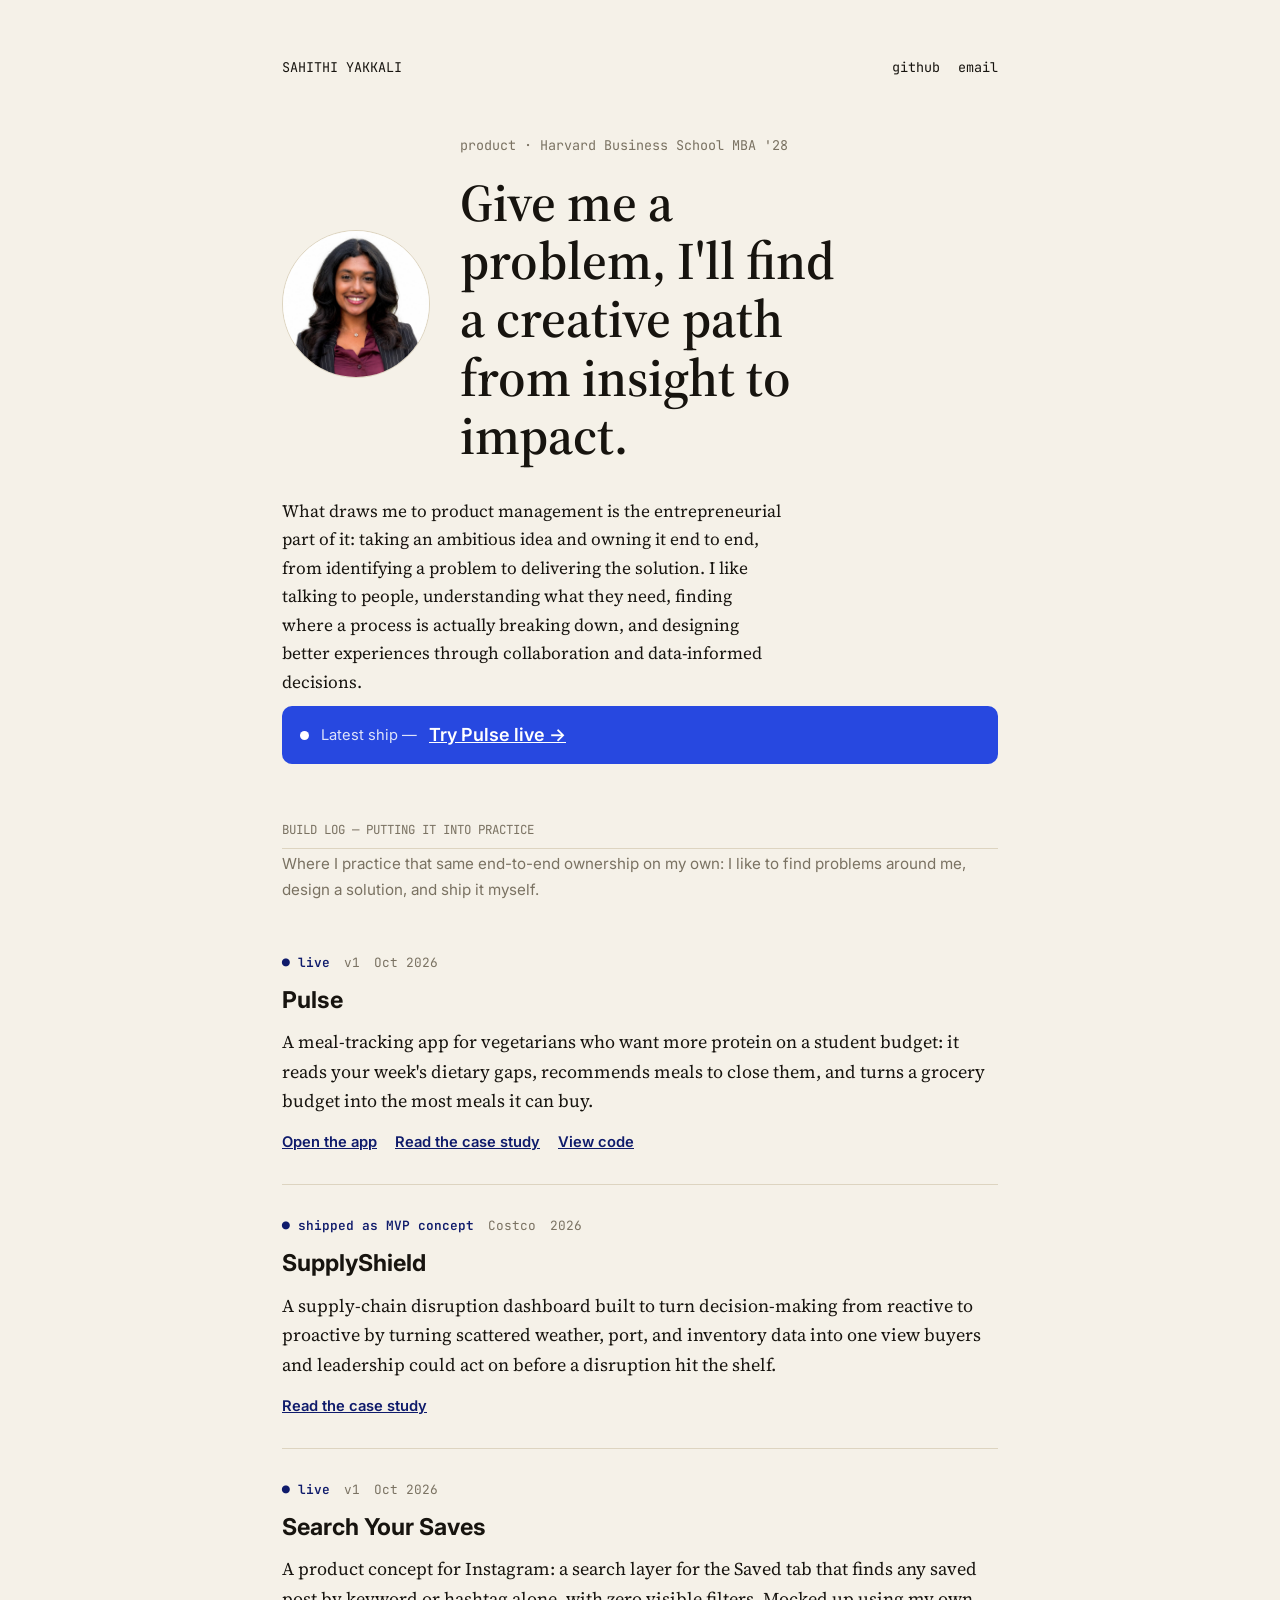
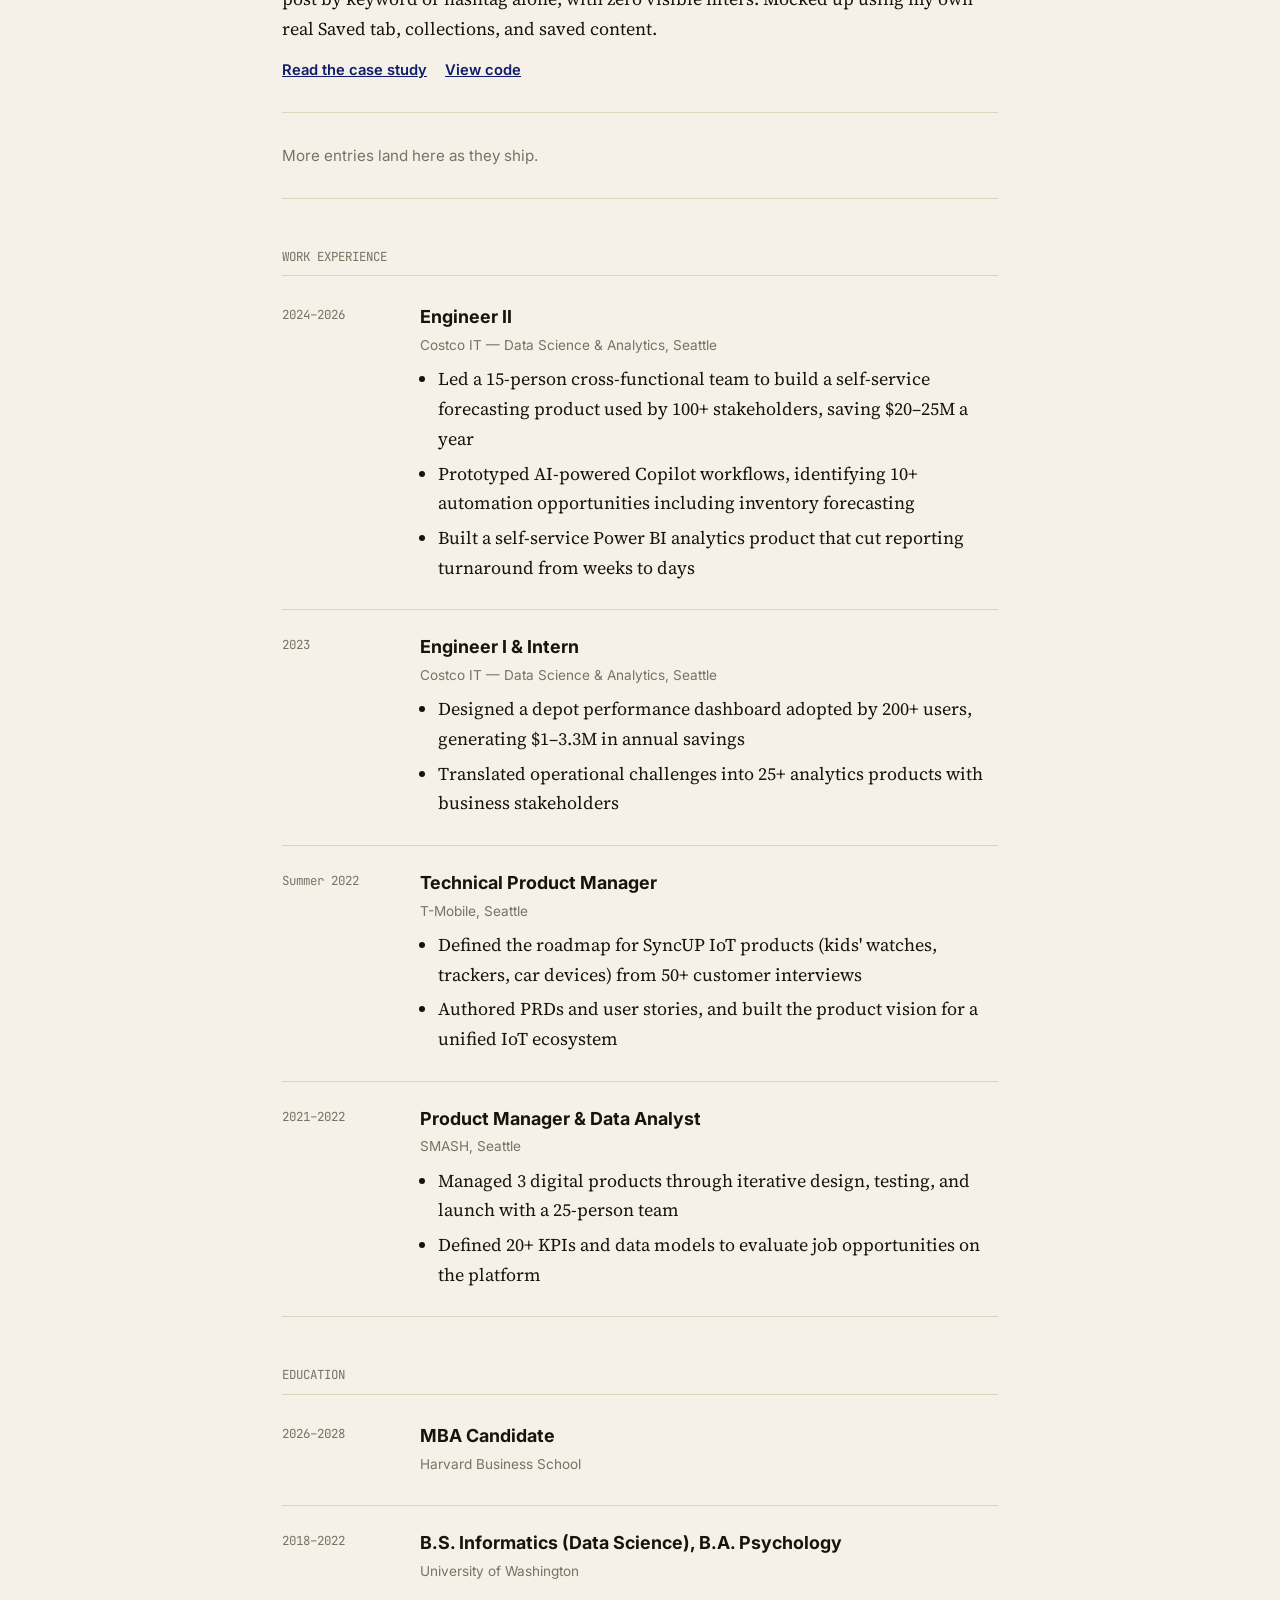
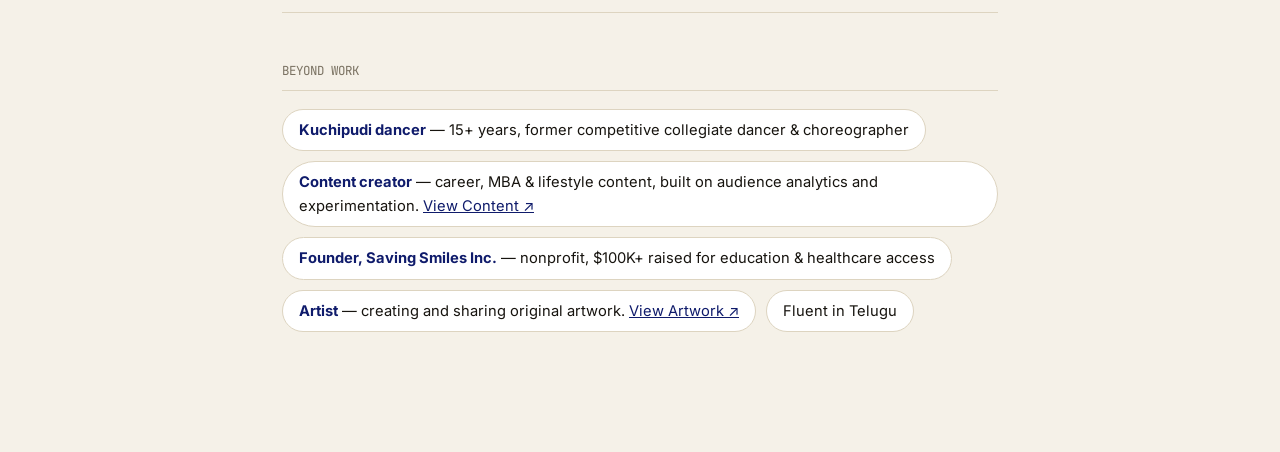
==== commit dd8b7f2d: "Refine text for clarity and conciseness in index.html" ====
--- a/index.html
+++ b/index.html
@@ -11,7 +11,7 @@
 <div class="hero">
 <img src="images/profile.jpg" alt="Sahithi Yakkali">
 <div class="htext">
-<p class="role">product · HBS MBA '28</p>
+<p class="role">product · Harvard Business School MBA '28</p>
 <h1>Give me a problem, I'll find a creative path from insight to impact.</h1>
 </div>
 </div>
@@ -20,19 +20,19 @@
 <div class="livebar"><span class="dot"></span><span class="d">Latest ship —</span> <a href="https://sahithiyakkali.github.io/Pulse/" target="_blank">Try Pulse live →</a></div>
 
 <p class="loglabel">BUILD LOG — PUTTING IT INTO PRACTICE</p>
-<p style="font-family:var(--sans);color:var(--mute);font-size:.95rem;margin:-2px 0 20px">Where I practice that same end-to-end ownership on my own: find the problem, design the solution, ship it myself.</p>
+<p style="font-family:var(--sans);color:var(--mute);font-size:.95rem;margin:-2px 0 20px">Where I practice that same end-to-end ownership on my own: I like to find problems around me, design a solution, and ship it myself.</p>
 
 <div class="entry">
   <div class="meta"><span class="status">● live</span><span>v1</span><span>Oct 2026</span></div>
   <h3>Pulse</h3>
-  <p>A meal-tracking app for vegetarians who want more protein on a student budget — it reads your week's gaps, recommends meals to close them, and turns a grocery budget into the most meals it can buy.</p>
+  <p>A meal-tracking app for vegetarians who want more protein on a student budget: it reads your week's dietary gaps, recommends meals to close them, and turns a grocery budget into the most meals it can buy.</p>
   <div class="linkrow"><a href="https://sahithiyakkali.github.io/Pulse/" target="_blank">Open the app</a><a href="projects/pulse.html">Read the case study</a><a href="https://github.com/sahithiyakkali/Pulse" target="_blank">View code</a></div>
 </div>
 
 <div class="entry">
   <div class="meta"><span class="status">● shipped as MVP concept</span><span>Costco</span><span>2026</span></div>
   <h3>SupplyShield</h3>
-  <p>A supply-chain disruption dashboard built with a 3-person team at Costco, turning scattered weather, port, and inventory data into one view buyers and leadership could act on before a disruption hit the shelf.</p>
+  <p>A supply-chain disruption dashboard built to turn decision-making from reactive to proactive by turning scattered weather, port, and inventory data into one view buyers and leadership could act on before a disruption hit the shelf.</p>
   <div class="linkrow"><a href="projects/supplyshield.html">Read the case study</a></div>
 </div>
 
@@ -43,7 +43,7 @@
   <div class="linkrow"><a href="https://sahithiyakkali.github.io/SearchYourSaves/" target="_blank">Read the case study</a><a href="https://github.com/sahithiyakkali/searchable-saved" target="_blank">View code</a></div>
 </div>
 
-<div class="stub">More entries land here as they ship — next up.</div>
+<div class="stub">More entries land here as they ship.</div>
 
 <p class="loglabel">WORK EXPERIENCE</p>
 
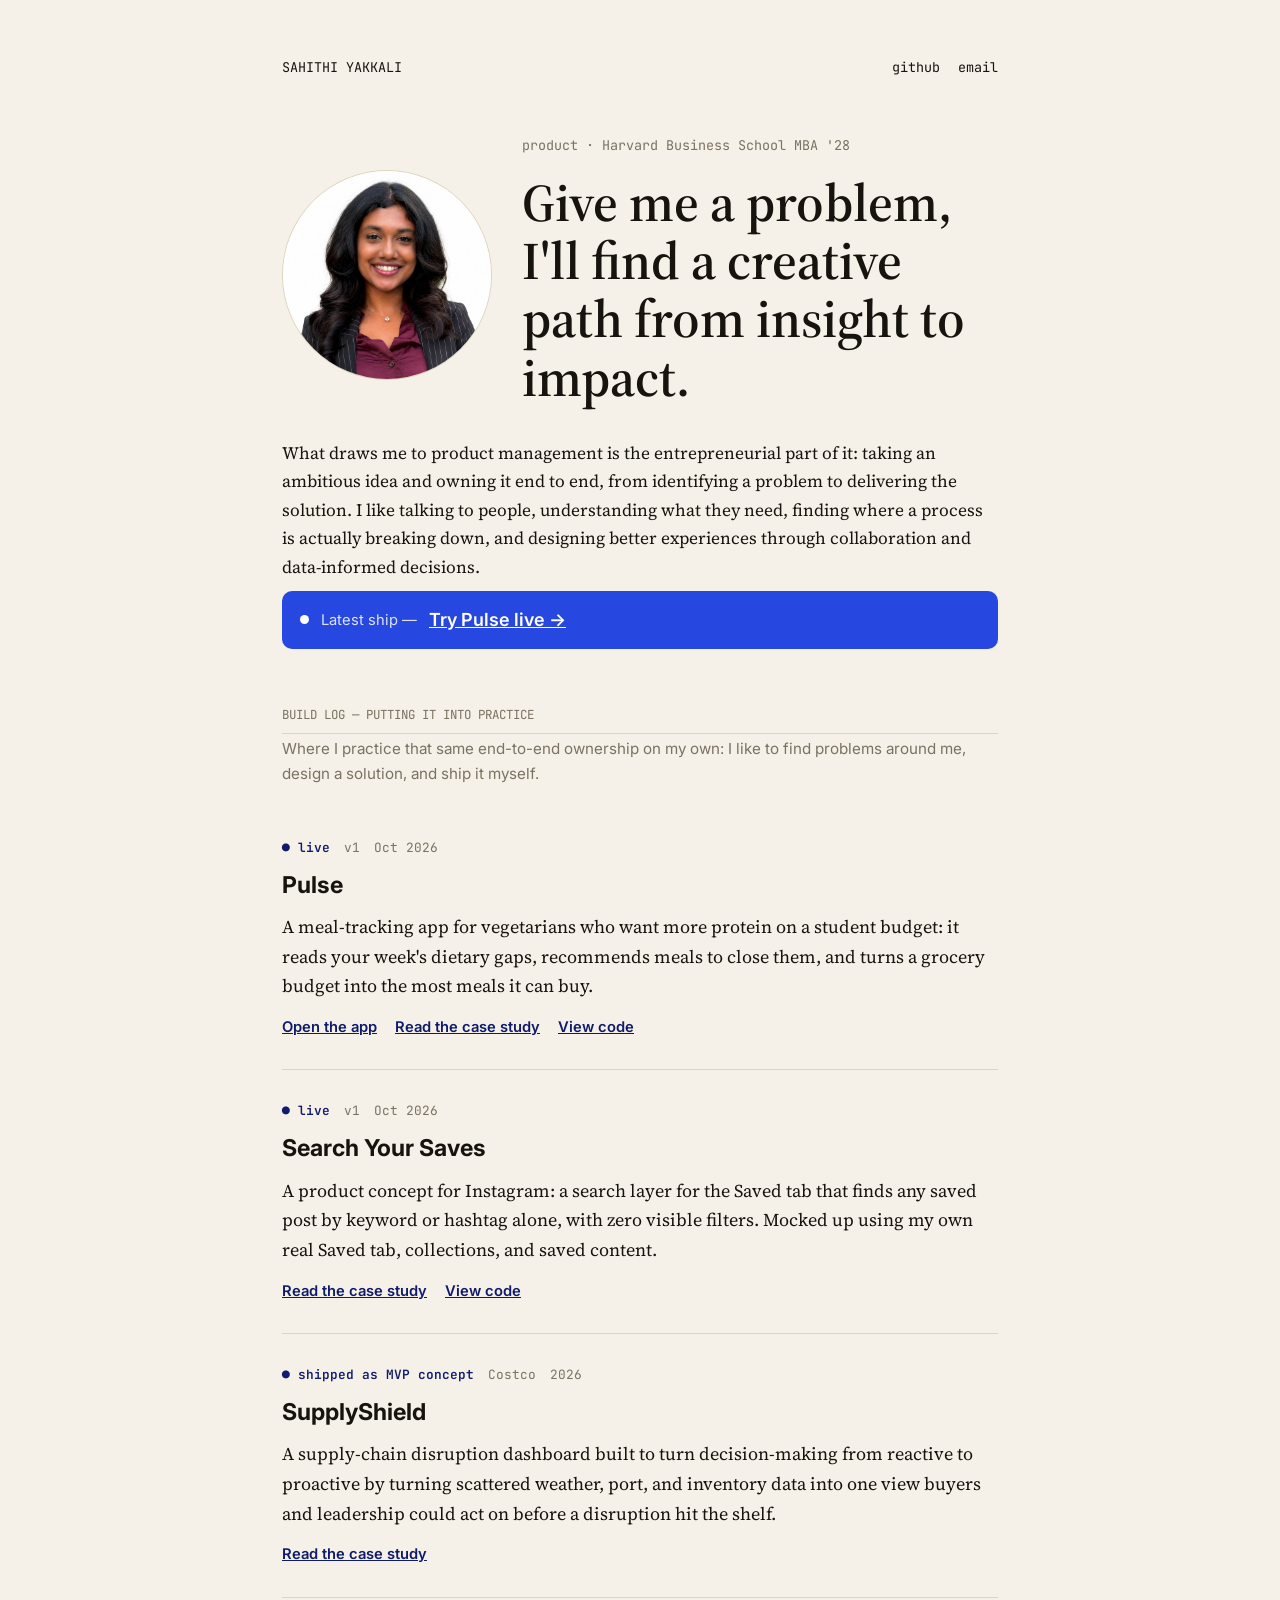
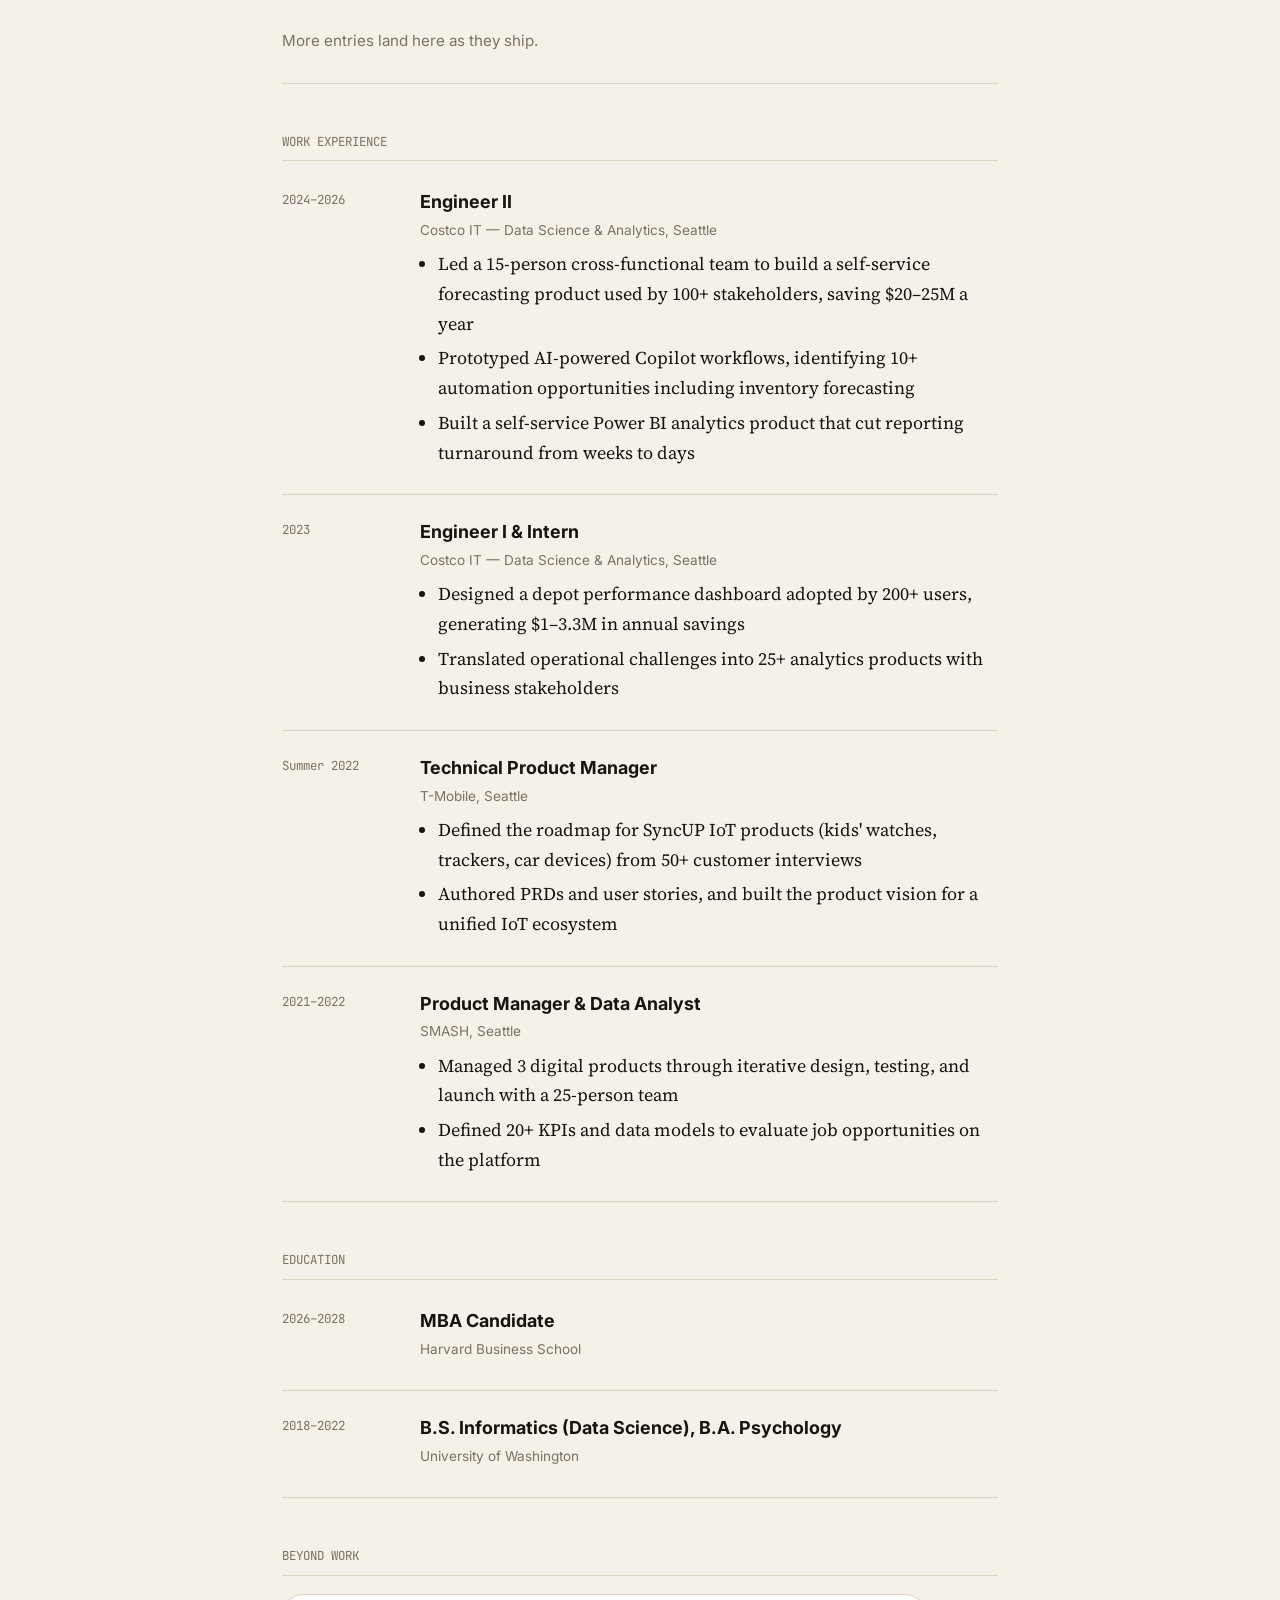
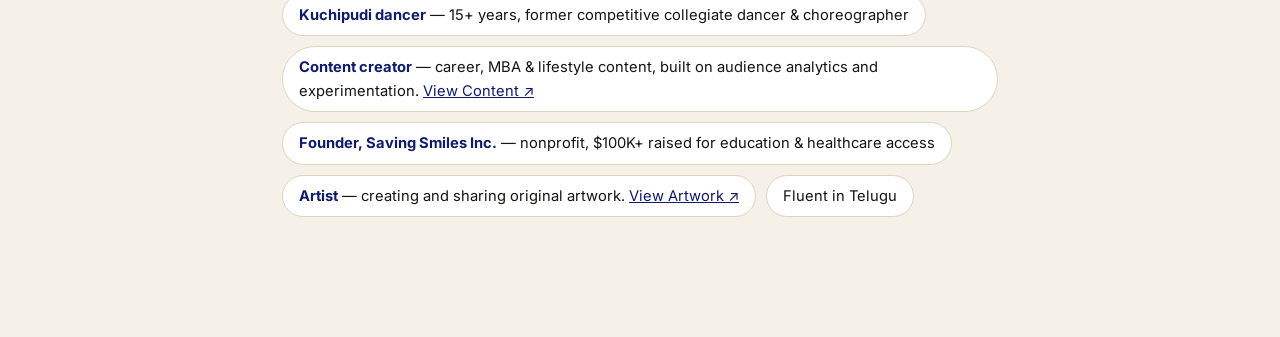
==== commit f15c56e2: "Add 'Search Your Saves' entry to index.html Added a new entry for 'Search Your Saves' with links to " ====
--- a/index.html
+++ b/index.html
@@ -30,17 +30,17 @@
 </div>
 
 <div class="entry">
+  <div class="meta"><span class="status">● live</span><span>v1</span><span>Oct 2026</span></div>
+  <h3>Search Your Saves</h3>
+  <p>A product concept for Instagram: a search layer for the Saved tab that finds any saved post by keyword or hashtag alone, with zero visible filters. Mocked up using my own real Saved tab, collections, and saved content.</p>
+  <div class="linkrow"><a href="https://sahithiyakkali.github.io/SearchYourSaves/" target="_blank">Read the case study</a><a href="https://github.com/sahithiyakkali/searchable-saved" target="_blank">View code</a></div>
+</div>
+  
+<div class="entry">
   <div class="meta"><span class="status">● shipped as MVP concept</span><span>Costco</span><span>2026</span></div>
   <h3>SupplyShield</h3>
   <p>A supply-chain disruption dashboard built to turn decision-making from reactive to proactive by turning scattered weather, port, and inventory data into one view buyers and leadership could act on before a disruption hit the shelf.</p>
   <div class="linkrow"><a href="projects/supplyshield.html">Read the case study</a></div>
-</div>
-
-<div class="entry">
-  <div class="meta"><span class="status">● live</span><span>v1</span><span>Oct 2026</span></div>
-  <h3>Search Your Saves</h3>
-  <p>A product concept for Instagram: a search layer for the Saved tab that finds any saved post by keyword or hashtag alone, with zero visible filters. Mocked up using my own real Saved tab, collections, and saved content.</p>
-  <div class="linkrow"><a href="https://sahithiyakkali.github.io/SearchYourSaves/" target="_blank">Read the case study</a><a href="https://github.com/sahithiyakkali/searchable-saved" target="_blank">View code</a></div>
 </div>
 
 <div class="stub">More entries land here as they ship.</div>
--- a/styles.css
+++ b/styles.css
@@ -11,7 +11,7 @@
 nav.top a{color:var(--ink);text-decoration:none;margin-left:18px}
 nav.top a:hover{color:var(--cobalt)}
 .role{font-family:var(--mono);font-size:.84rem;color:var(--mute);margin:0 0 18px}
-h1{font-size:clamp(2.3rem,6vw,3.3rem);line-height:1.1;margin:0 0 22px;font-weight:600;max-width:15ch}
+h1{font-size:clamp(2.3rem,6vw,3.3rem);line-height:1.1;margin:0 0 22px;font-weight:600;max-width:20ch}
 .lede{font-size:1.2rem;color:var(--mute);max-width:46ch;margin:0 0 30px}
 .livebar{display:flex;align-items:center;gap:12px;background:var(--cobalt);color:#fff;border-radius:10px;padding:14px 18px;margin-bottom:56px;font-family:var(--sans)}
 .livebar .dot{width:9px;height:9px;border-radius:50%;background:#fff;flex:none;animation:pulse 2s infinite}
@@ -34,10 +34,10 @@
 
 /* hero */
 .hero{display:flex;gap:30px;align-items:center;margin-bottom:8px}
-.hero img{width:148px;height:148px;border-radius:50%;object-fit:cover;flex:none;border:1px solid var(--line)}
+.hero img{width:210px;height:210px;border-radius:50%;object-fit:cover;flex:none;border:1px solid var(--line)}
 .hero .htext{flex:1;min-width:0}
 .hero h1{margin-bottom:10px}
-.bio{font-size:1.08rem;color:var(--ink);max-width:56ch;margin:22px 0 10px}
+.bio{font-size:1.08rem;color:var(--ink);max-width:82ch;margin:22px 0 10px}
 
 /* work experience, as a reverse-chrono rail */
 .job{display:grid;grid-template-columns:120px 1fr;gap:18px;padding:22px 0;border-bottom:1px solid var(--line)}
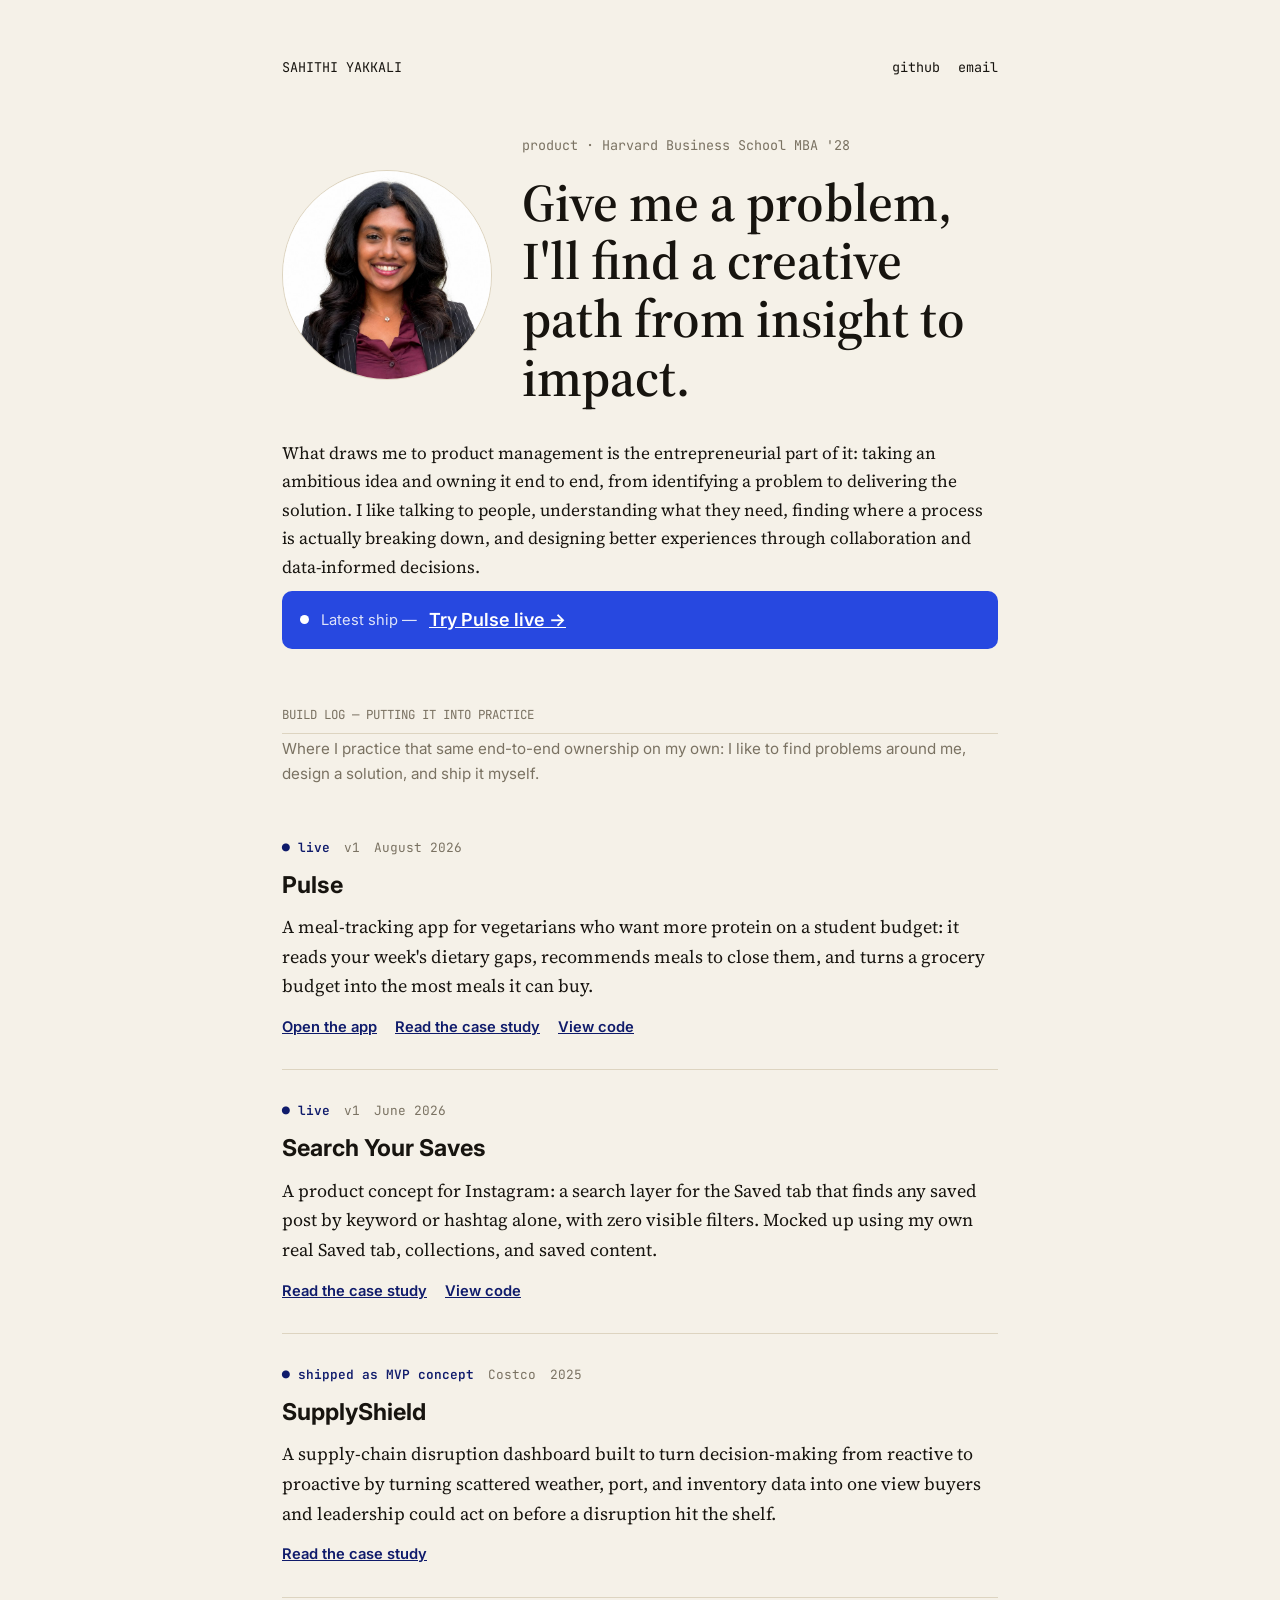
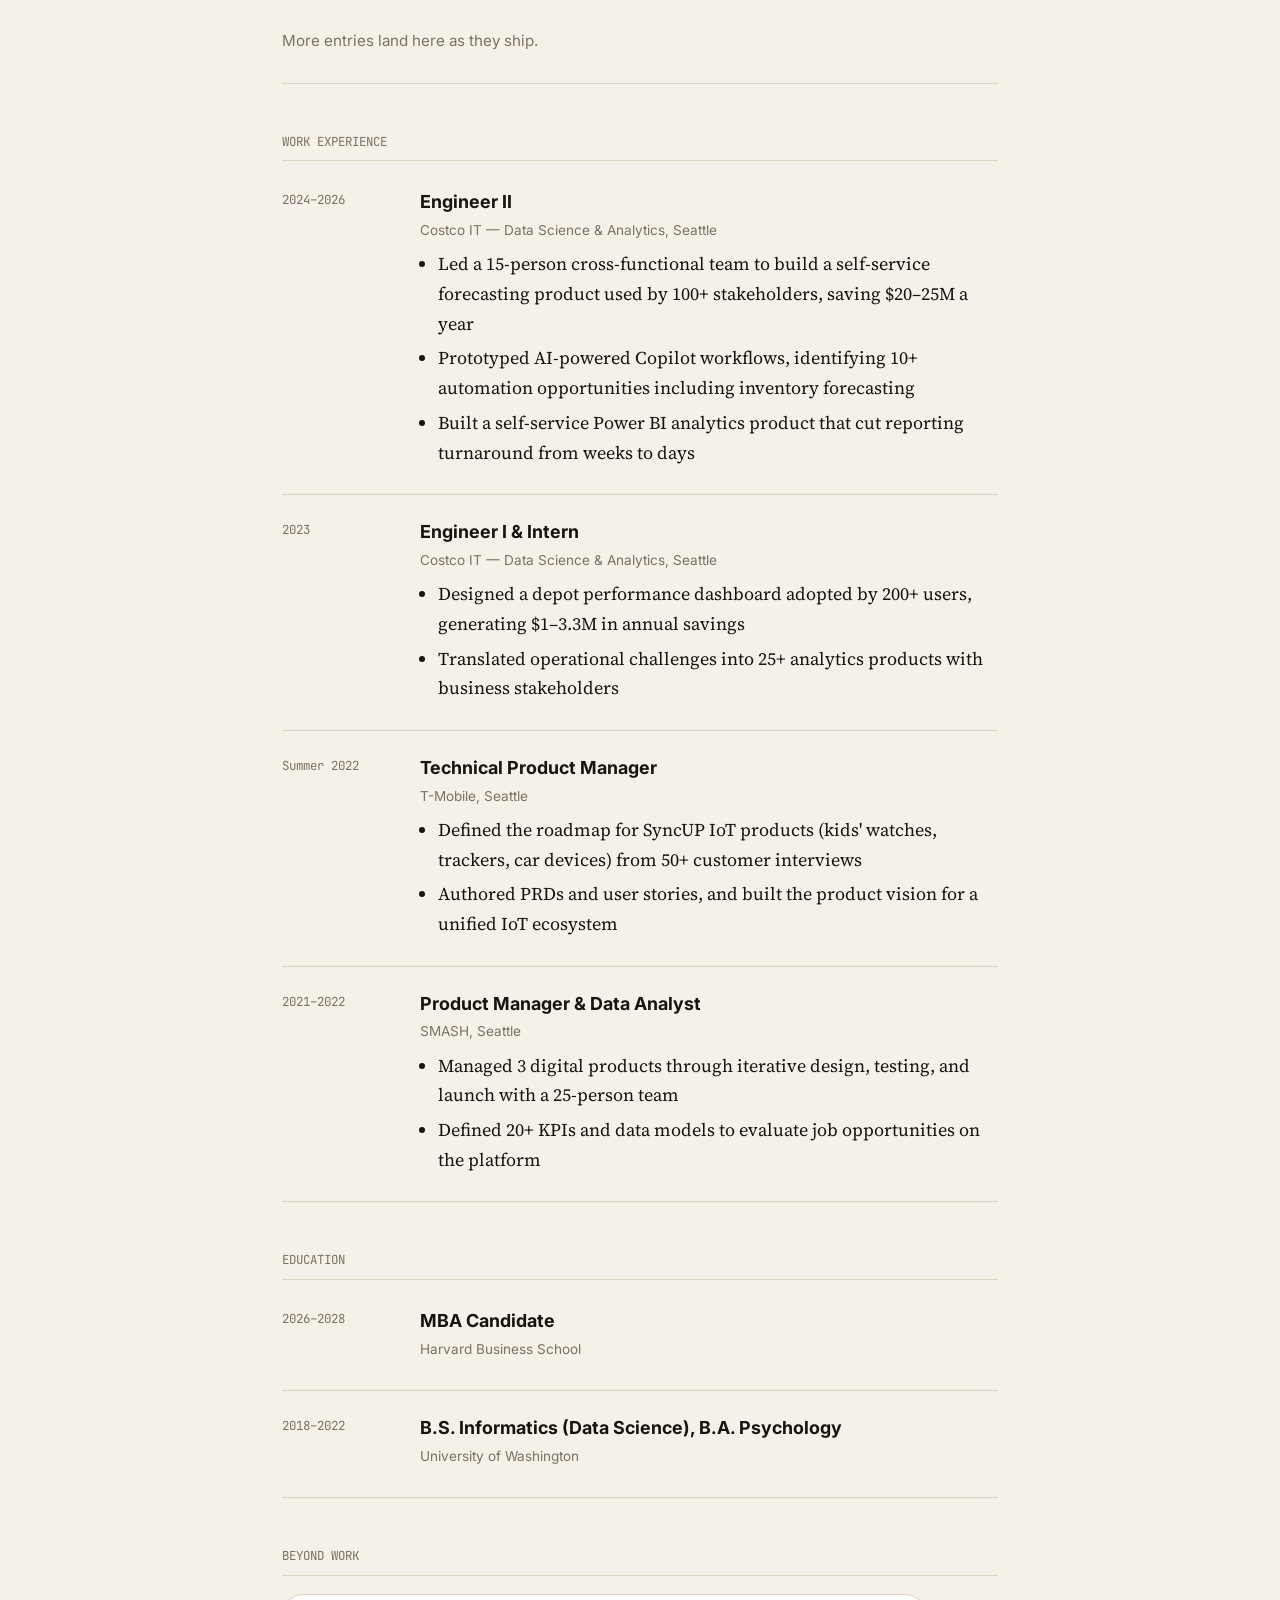
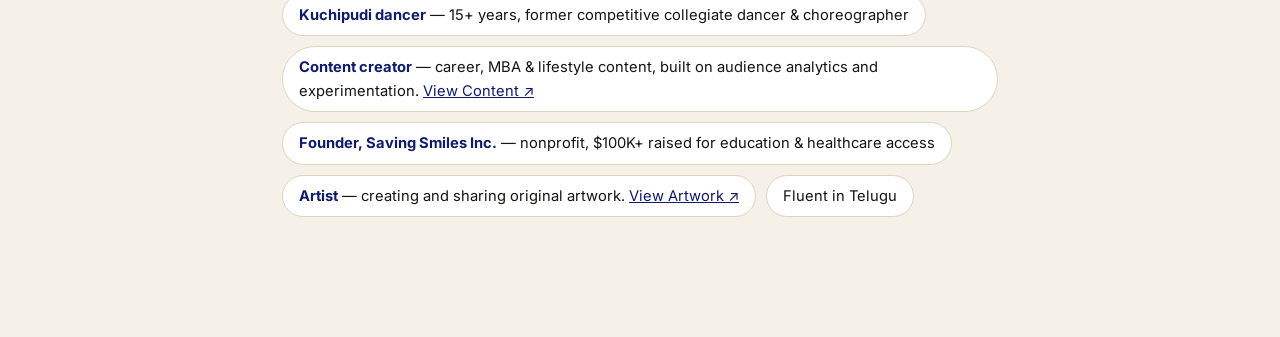
==== commit 746e62b1: "Update project dates in index.html" ====
--- a/index.html
+++ b/index.html
@@ -23,21 +23,21 @@
 <p style="font-family:var(--sans);color:var(--mute);font-size:.95rem;margin:-2px 0 20px">Where I practice that same end-to-end ownership on my own: I like to find problems around me, design a solution, and ship it myself.</p>
 
 <div class="entry">
-  <div class="meta"><span class="status">● live</span><span>v1</span><span>Oct 2026</span></div>
+  <div class="meta"><span class="status">● live</span><span>v1</span><span>August 2026</span></div>
   <h3>Pulse</h3>
   <p>A meal-tracking app for vegetarians who want more protein on a student budget: it reads your week's dietary gaps, recommends meals to close them, and turns a grocery budget into the most meals it can buy.</p>
   <div class="linkrow"><a href="https://sahithiyakkali.github.io/Pulse/" target="_blank">Open the app</a><a href="projects/pulse.html">Read the case study</a><a href="https://github.com/sahithiyakkali/Pulse" target="_blank">View code</a></div>
 </div>
 
 <div class="entry">
-  <div class="meta"><span class="status">● live</span><span>v1</span><span>Oct 2026</span></div>
+  <div class="meta"><span class="status">● live</span><span>v1</span><span>June 2026</span></div>
   <h3>Search Your Saves</h3>
   <p>A product concept for Instagram: a search layer for the Saved tab that finds any saved post by keyword or hashtag alone, with zero visible filters. Mocked up using my own real Saved tab, collections, and saved content.</p>
   <div class="linkrow"><a href="https://sahithiyakkali.github.io/SearchYourSaves/" target="_blank">Read the case study</a><a href="https://github.com/sahithiyakkali/searchable-saved" target="_blank">View code</a></div>
 </div>
   
 <div class="entry">
-  <div class="meta"><span class="status">● shipped as MVP concept</span><span>Costco</span><span>2026</span></div>
+  <div class="meta"><span class="status">● shipped as MVP concept</span><span>Costco</span><span>2025</span></div>
   <h3>SupplyShield</h3>
   <p>A supply-chain disruption dashboard built to turn decision-making from reactive to proactive by turning scattered weather, port, and inventory data into one view buyers and leadership could act on before a disruption hit the shelf.</p>
   <div class="linkrow"><a href="projects/supplyshield.html">Read the case study</a></div>
--- a/styles.css
+++ b/styles.css
@@ -37,7 +37,7 @@
 .hero img{width:210px;height:210px;border-radius:50%;object-fit:cover;flex:none;border:1px solid var(--line)}
 .hero .htext{flex:1;min-width:0}
 .hero h1{margin-bottom:10px}
-.bio{font-size:1.08rem;color:var(--ink);max-width:82ch;margin:22px 0 10px}
+.bio{font-size:1.08rem;color:var(--ink);max-width:80ch;margin:22px 0 10px}
 
 /* work experience, as a reverse-chrono rail */
 .job{display:grid;grid-template-columns:120px 1fr;gap:18px;padding:22px 0;border-bottom:1px solid var(--line)}
